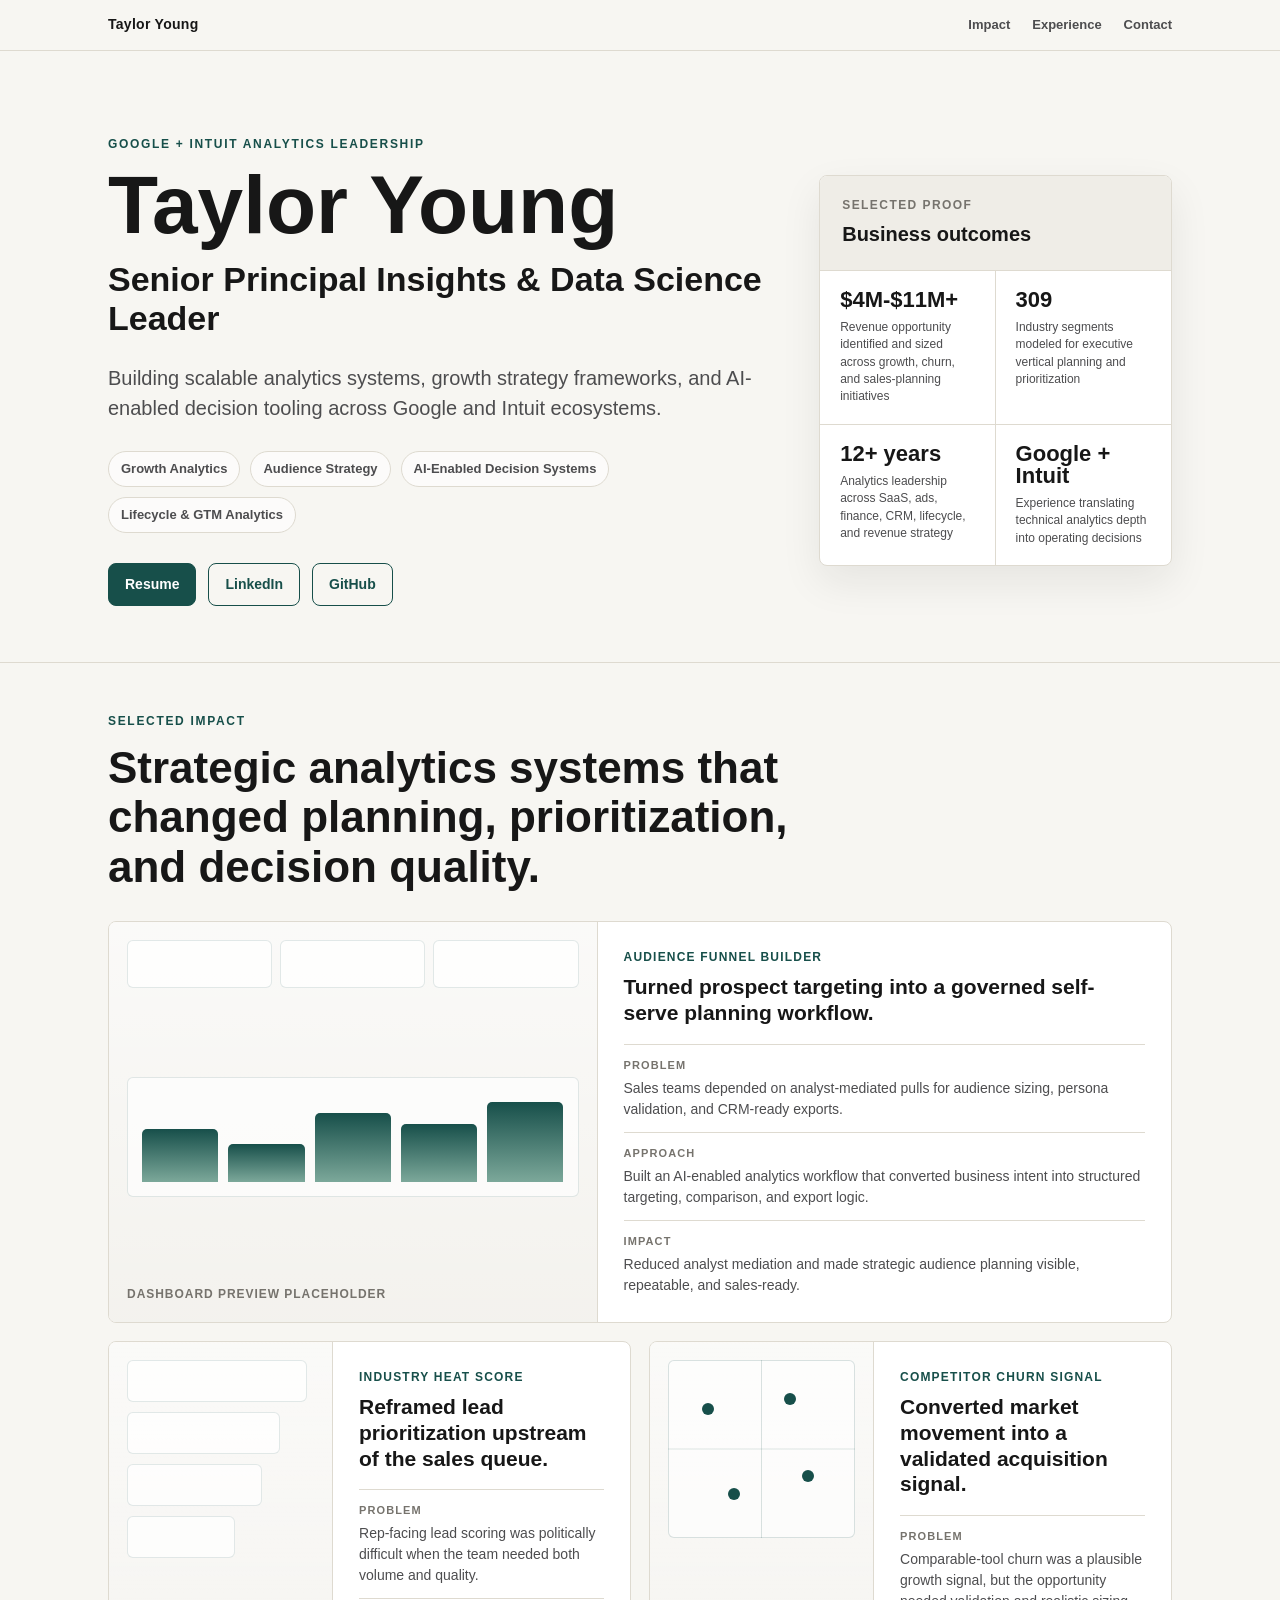
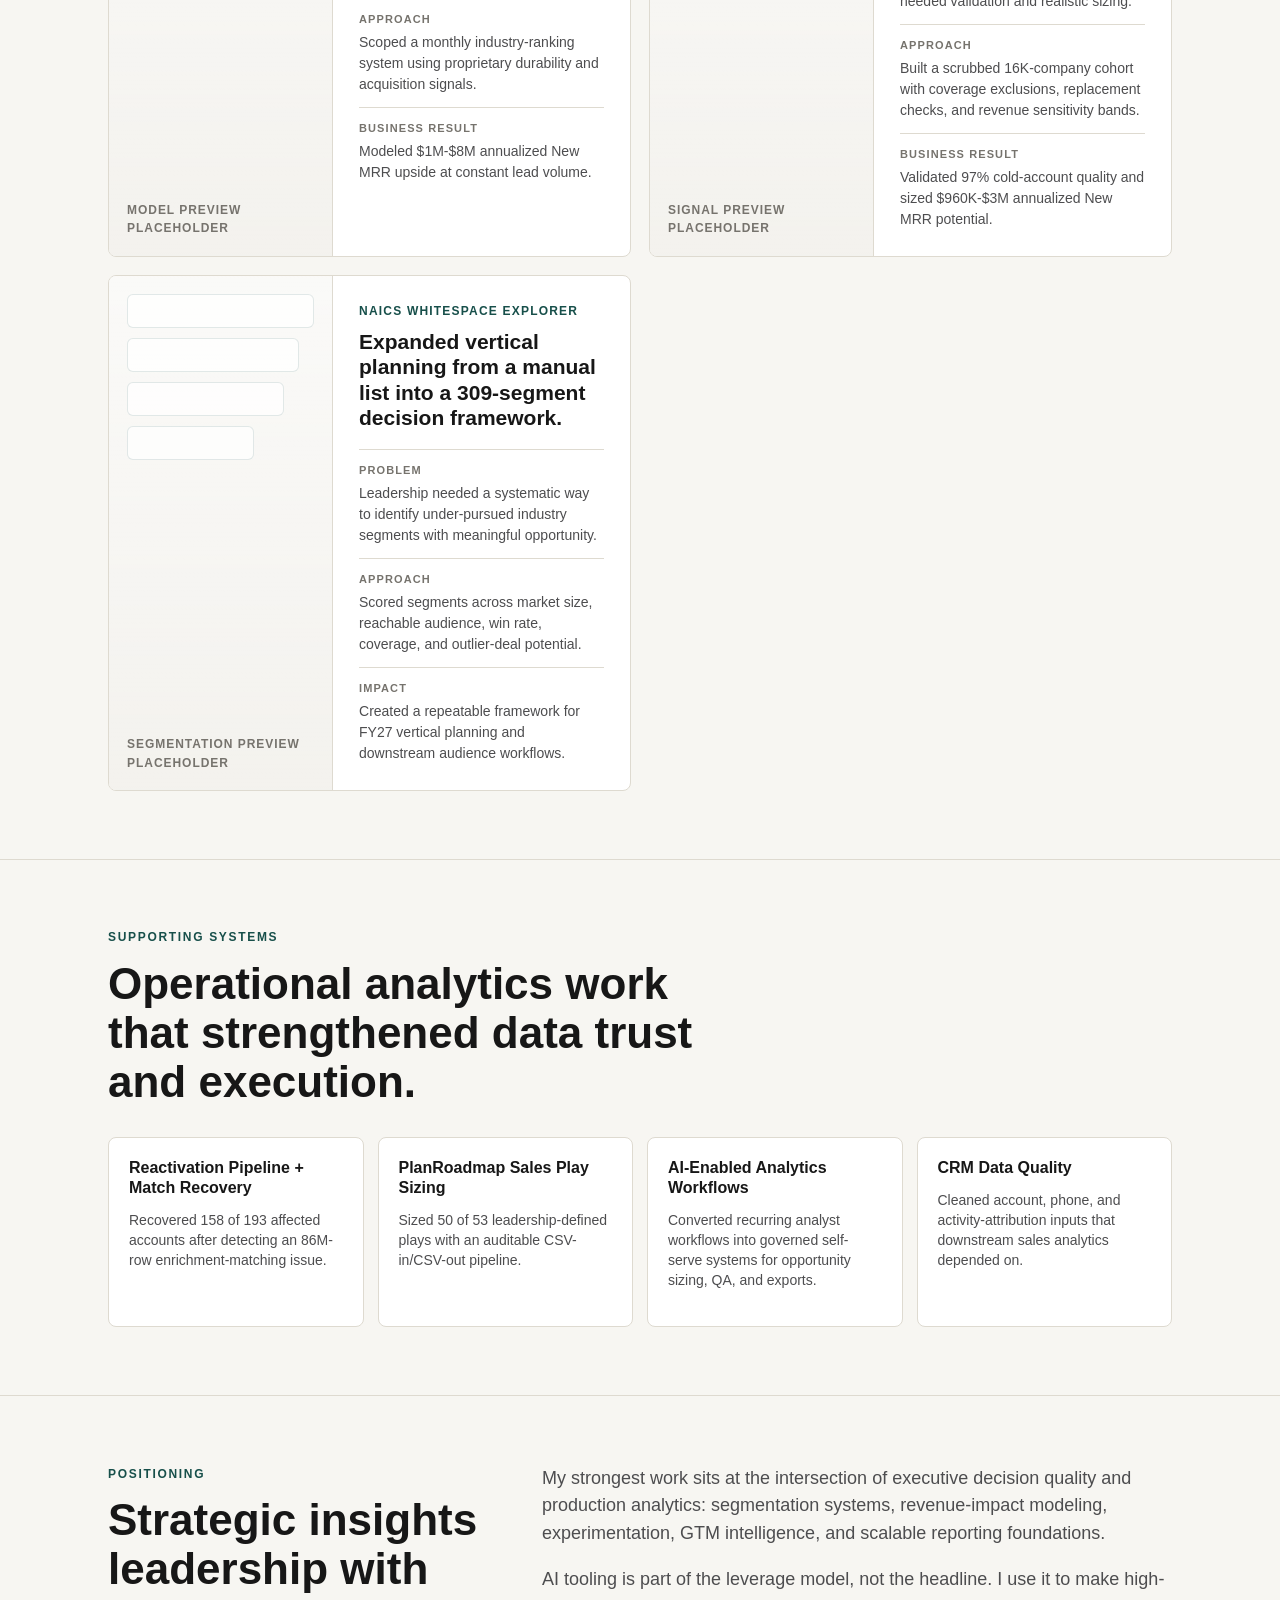
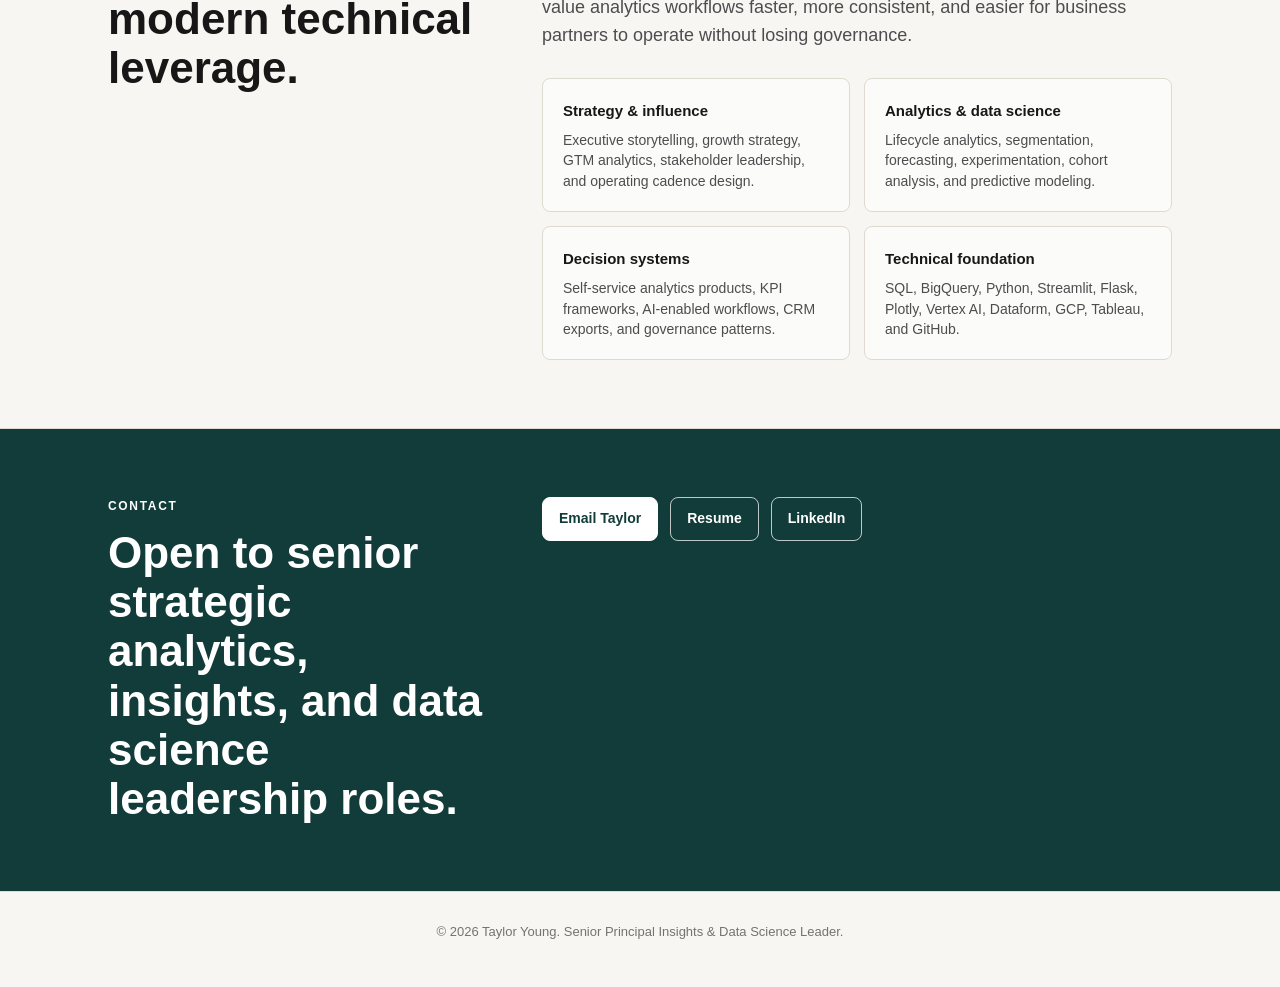
==== index.html @ aed5f700 "Clean Visual" ====
<!doctype html>
<html lang="en">
<head>
<meta charset="utf-8" />
<meta name="viewport" content="width=device-width, initial-scale=1" />
<title>Taylor Young | Senior Principal Insights &amp; Data Science Leader</title>
<meta name="description" content="Taylor Young is a Senior Principal Insights and Data Science Leader specializing in growth strategy, lifecycle analytics, AI-enabled decision systems, and scalable business intelligence across Google and Intuit ecosystems." />
<link rel="stylesheet" href="assets/style.css" />
</head>
<body>

<nav class="topnav" aria-label="Primary navigation">
  <div class="inner">
    <a href="#" class="brand">Taylor Young</a>
    <div class="links">
      <a href="#impact">Impact</a>
      <a href="#experience">Experience</a>
      <a href="#contact">Contact</a>
    </div>
  </div>
</nav>

<header class="hero">
  <div class="container hero-grid">
    <div class="hero-copy">
      <p class="eyebrow">Google + Intuit analytics leadership</p>
      <h1>Taylor Young</h1>
      <p class="role">Senior Principal Insights &amp; Data Science Leader</p>
      <p class="lede">
        Building scalable analytics systems, growth strategy frameworks, and AI-enabled decision tooling across Google and Intuit ecosystems.
      </p>
      <div class="specialties" aria-label="Specialties">
        <span>Growth Analytics</span>
        <span>Audience Strategy</span>
        <span>AI-Enabled Decision Systems</span>
        <span>Lifecycle &amp; GTM Analytics</span>
      </div>
      <div class="cta-row">
        <a class="btn primary" href="assets/taylor_young_main_senior_principal_insights_resume.pdf">Resume</a>
        <a class="btn" href="https://linkedin.com/in/tayloryoung23" target="_blank" rel="noopener">LinkedIn</a>
        <a class="btn" href="https://github.com/taywah" target="_blank" rel="noopener">GitHub</a>
      </div>
    </div>

    <aside class="hero-panel" aria-label="Impact summary">
      <div class="panel-heading">
        <span>Selected proof</span>
        <strong>Business outcomes</strong>
      </div>
      <div class="metric-list">
        <div class="metric">
          <strong>$4M-$11M+</strong>
          <span>Revenue opportunity identified and sized across growth, churn, and sales-planning initiatives</span>
        </div>
        <div class="metric">
          <strong>309</strong>
          <span>Industry segments modeled for executive vertical planning and prioritization</span>
        </div>
        <div class="metric">
          <strong>12+ years</strong>
          <span>Analytics leadership across SaaS, ads, finance, CRM, lifecycle, and revenue strategy</span>
        </div>
        <div class="metric">
          <strong>Google + Intuit</strong>
          <span>Experience translating technical analytics depth into operating decisions</span>
        </div>
      </div>
    </aside>
  </div>
</header>

<main>
  <section id="impact" class="page-section selected-impact">
    <span id="projects" class="anchor-alias" aria-hidden="true"></span>
    <div class="container">
      <div class="section-header">
        <p class="eyebrow">Selected impact</p>
        <h2>Strategic analytics systems that changed planning, prioritization, and decision quality.</h2>
      </div>

      <div class="impact-grid">
        <a href="projects/audience-funnel-builder.html" class="impact-card featured-card">
          <div class="preview placeholder-preview">
            <div class="preview-topline">
              <span></span><span></span><span></span>
            </div>
            <div class="preview-chart">
              <i style="height:58%;"></i>
              <i style="height:42%;"></i>
              <i style="height:76%;"></i>
              <i style="height:64%;"></i>
              <i style="height:88%;"></i>
            </div>
            <p>Dashboard preview placeholder</p>
          </div>
          <div class="card-copy">
            <span class="tag">Audience Funnel Builder</span>
            <h3>Turned prospect targeting into a governed self-serve planning workflow.</h3>
            <dl>
              <div><dt>Problem</dt><dd>Sales teams depended on analyst-mediated pulls for audience sizing, persona validation, and CRM-ready exports.</dd></div>
              <div><dt>Approach</dt><dd>Built an AI-enabled analytics workflow that converted business intent into structured targeting, comparison, and export logic.</dd></div>
              <div><dt>Impact</dt><dd>Reduced analyst mediation and made strategic audience planning visible, repeatable, and sales-ready.</dd></div>
            </dl>
          </div>
        </a>

        <a href="projects/industry-heat-score.html" class="impact-card">
          <div class="preview placeholder-preview">
            <div class="preview-rank">
              <span></span><span></span><span></span><span></span>
            </div>
            <p>Model preview placeholder</p>
          </div>
          <div class="card-copy">
            <span class="tag">Industry Heat Score</span>
            <h3>Reframed lead prioritization upstream of the sales queue.</h3>
            <dl>
              <div><dt>Problem</dt><dd>Rep-facing lead scoring was politically difficult when the team needed both volume and quality.</dd></div>
              <div><dt>Approach</dt><dd>Scoped a monthly industry-ranking system using proprietary durability and acquisition signals.</dd></div>
              <div><dt>Business result</dt><dd>Modeled $1M-$8M annualized New MRR upside at constant lead volume.</dd></div>
            </dl>
          </div>
        </a>

        <a href="projects/competitor-churn-signal.html" class="impact-card">
          <div class="preview placeholder-preview">
            <div class="preview-quadrant">
              <span></span><span></span><span></span><span></span>
            </div>
            <p>Signal preview placeholder</p>
          </div>
          <div class="card-copy">
            <span class="tag">Competitor Churn Signal</span>
            <h3>Converted market movement into a validated acquisition signal.</h3>
            <dl>
              <div><dt>Problem</dt><dd>Comparable-tool churn was a plausible growth signal, but the opportunity needed validation and realistic sizing.</dd></div>
              <div><dt>Approach</dt><dd>Built a scrubbed 16K-company cohort with coverage exclusions, replacement checks, and revenue sensitivity bands.</dd></div>
              <div><dt>Business result</dt><dd>Validated 97% cold-account quality and sized $960K-$3M annualized New MRR potential.</dd></div>
            </dl>
          </div>
        </a>

        <a href="projects/naics-whitespace.html" class="impact-card">
          <div class="preview placeholder-preview">
            <div class="preview-table">
              <span></span><span></span><span></span><span></span>
            </div>
            <p>Segmentation preview placeholder</p>
          </div>
          <div class="card-copy">
            <span class="tag">NAICS Whitespace Explorer</span>
            <h3>Expanded vertical planning from a manual list into a 309-segment decision framework.</h3>
            <dl>
              <div><dt>Problem</dt><dd>Leadership needed a systematic way to identify under-pursued industry segments with meaningful opportunity.</dd></div>
              <div><dt>Approach</dt><dd>Scored segments across market size, reachable audience, win rate, coverage, and outlier-deal potential.</dd></div>
              <div><dt>Impact</dt><dd>Created a repeatable framework for FY27 vertical planning and downstream audience workflows.</dd></div>
            </dl>
          </div>
        </a>
      </div>
    </div>
  </section>

  <section class="page-section supporting-work">
    <div class="container">
      <div class="section-header compact">
        <p class="eyebrow">Supporting systems</p>
        <h2>Operational analytics work that strengthened data trust and execution.</h2>
      </div>
      <div class="support-list">
        <a href="projects/winback-phantom-recovery.html">
          <strong>Reactivation Pipeline + Match Recovery</strong>
          <span>Recovered 158 of 193 affected accounts after detecting an 86M-row enrichment-matching issue.</span>
        </a>
        <a href="projects/plan-roadmap.html">
          <strong>PlanRoadmap Sales Play Sizing</strong>
          <span>Sized 50 of 53 leadership-defined plays with an auditable CSV-in/CSV-out pipeline.</span>
        </a>
        <a href="projects/cursor-skill-ecosystem.html">
          <strong>AI-Enabled Analytics Workflows</strong>
          <span>Converted recurring analyst workflows into governed self-serve systems for opportunity sizing, QA, and exports.</span>
        </a>
        <a href="projects/salesforce-data-quality.html">
          <strong>CRM Data Quality</strong>
          <span>Cleaned account, phone, and activity-attribution inputs that downstream sales analytics depended on.</span>
        </a>
      </div>
    </div>
  </section>

  <section id="experience" class="page-section experience-section">
    <span id="about" class="anchor-alias" aria-hidden="true"></span>
    <div class="container experience-grid">
      <div>
        <p class="eyebrow">Positioning</p>
        <h2>Strategic insights leadership with modern technical leverage.</h2>
      </div>
      <div class="experience-copy">
        <p>
          My strongest work sits at the intersection of executive decision quality and production analytics: segmentation systems, revenue-impact modeling, experimentation, GTM intelligence, and scalable reporting foundations.
        </p>
        <p>
          AI tooling is part of the leverage model, not the headline. I use it to make high-value analytics workflows faster, more consistent, and easier for business partners to operate without losing governance.
        </p>
        <div class="capability-grid">
          <div>
            <h3>Strategy &amp; influence</h3>
            <p>Executive storytelling, growth strategy, GTM analytics, stakeholder leadership, and operating cadence design.</p>
          </div>
          <div>
            <h3>Analytics &amp; data science</h3>
            <p>Lifecycle analytics, segmentation, forecasting, experimentation, cohort analysis, and predictive modeling.</p>
          </div>
          <div>
            <h3>Decision systems</h3>
            <p>Self-service analytics products, KPI frameworks, AI-enabled workflows, CRM exports, and governance patterns.</p>
          </div>
          <div>
            <h3>Technical foundation</h3>
            <p>SQL, BigQuery, Python, Streamlit, Flask, Plotly, Vertex AI, Dataform, GCP, Tableau, and GitHub.</p>
          </div>
        </div>
      </div>
    </div>
  </section>

  <section id="contact" class="page-section contact-section">
    <div class="container contact-grid">
      <div>
        <p class="eyebrow">Contact</p>
        <h2>Open to senior strategic analytics, insights, and data science leadership roles.</h2>
      </div>
      <div class="contact-actions">
        <a class="btn primary" href="mailto:taylor.young.data@gmail.com">Email Taylor</a>
        <a class="btn" href="assets/taylor_young_main_senior_principal_insights_resume.pdf">Resume</a>
        <a class="btn" href="https://linkedin.com/in/tayloryoung23" target="_blank" rel="noopener">LinkedIn</a>
      </div>
    </div>
  </section>
</main>

<footer>
  <div class="container">
    &copy; 2026 Taylor Young. Senior Principal Insights &amp; Data Science Leader.
  </div>
</footer>

</body>
</html>
---- assets/style.css ----
/* Taylor Young - executive portfolio homepage */

:root {
  --bg: #f7f6f2;
  --surface: #ffffff;
  --surface-soft: #efede7;
  --ink: #171717;
  --ink-soft: #4d4d4f;
  --muted: #76736d;
  --rule: #dedad0;
  --accent: #174f4a;
  --accent-deep: #123c39;
  --accent-soft: #e2ece8;
  --gold: #b4832f;
  --shadow: 0 16px 40px rgba(23, 23, 23, 0.08);
  --max-width: 1120px;
  --radius: 8px;
}

* { box-sizing: border-box; }

html {
  scroll-behavior: smooth;
}

body {
  margin: 0;
  background: var(--bg);
  color: var(--ink);
  font-family: Arial, Helvetica, sans-serif;
  font-size: 16px;
  line-height: 1.55;
  -webkit-font-smoothing: antialiased;
}

a {
  color: inherit;
  text-decoration: none;
}

a:hover {
  color: var(--accent);
}

.container {
  max-width: var(--max-width);
  margin: 0 auto;
  padding: 0 28px;
}

.topnav {
  position: sticky;
  top: 0;
  z-index: 20;
  background: rgba(247, 246, 242, 0.94);
  border-bottom: 1px solid var(--rule);
  backdrop-filter: blur(14px);
}

.topnav .inner {
  max-width: var(--max-width);
  margin: 0 auto;
  padding: 14px 28px;
  display: flex;
  align-items: center;
  justify-content: space-between;
  gap: 24px;
}

.brand {
  color: var(--ink);
  font-size: 14px;
  font-weight: 700;
  letter-spacing: 0.02em;
}

.links {
  display: flex;
  align-items: center;
  gap: 22px;
  color: var(--ink-soft);
  font-size: 13px;
  font-weight: 600;
}

.hero {
  padding: 84px 0 56px;
  border-bottom: 1px solid var(--rule);
}

.hero-grid {
  display: grid;
  grid-template-columns: minmax(0, 1.3fr) minmax(320px, 0.7fr);
  gap: 56px;
  align-items: center;
}

.eyebrow {
  margin: 0 0 12px;
  color: var(--accent);
  font-size: 12px;
  font-weight: 700;
  letter-spacing: 0.14em;
  text-transform: uppercase;
}

.hero h1 {
  margin: 0;
  color: var(--ink);
  font-size: clamp(48px, 7vw, 82px);
  line-height: 0.98;
  font-weight: 700;
  letter-spacing: 0;
}

.role {
  margin: 14px 0 0;
  color: var(--ink);
  font-size: clamp(22px, 3vw, 34px);
  line-height: 1.16;
  font-weight: 700;
}

.lede {
  max-width: 720px;
  margin: 24px 0 0;
  color: var(--ink-soft);
  font-size: 20px;
  line-height: 1.5;
}

.specialties {
  display: flex;
  flex-wrap: wrap;
  gap: 10px;
  margin-top: 28px;
}

.specialties span {
  display: inline-flex;
  align-items: center;
  min-height: 34px;
  padding: 7px 12px;
  border: 1px solid var(--rule);
  border-radius: 999px;
  background: rgba(255, 255, 255, 0.62);
  color: var(--ink-soft);
  font-size: 13px;
  font-weight: 700;
}

.cta-row,
.contact-actions {
  display: flex;
  flex-wrap: wrap;
  gap: 12px;
  margin-top: 30px;
}

.btn {
  display: inline-flex;
  align-items: center;
  justify-content: center;
  min-height: 42px;
  padding: 10px 16px;
  border: 1px solid var(--accent);
  border-radius: var(--radius);
  color: var(--accent);
  font-size: 14px;
  font-weight: 700;
  transition: background-color 0.15s ease, color 0.15s ease, border-color 0.15s ease;
}

.btn:hover {
  background: var(--accent-soft);
  color: var(--accent-deep);
}

.btn.primary {
  background: var(--accent);
  color: #ffffff;
}

.btn.primary:hover {
  background: var(--accent-deep);
  color: #ffffff;
}

.hero-panel {
  border: 1px solid var(--rule);
  border-radius: var(--radius);
  background: var(--surface);
  box-shadow: var(--shadow);
  overflow: hidden;
}

.panel-heading {
  padding: 20px 22px;
  border-bottom: 1px solid var(--rule);
  background: var(--surface-soft);
}

.panel-heading span {
  display: block;
  color: var(--muted);
  font-size: 12px;
  font-weight: 700;
  letter-spacing: 0.12em;
  text-transform: uppercase;
}

.panel-heading strong {
  display: block;
  margin-top: 4px;
  font-size: 20px;
}

.metric-list {
  display: grid;
  grid-template-columns: repeat(2, minmax(0, 1fr));
}

.metric {
  padding: 18px 20px;
  border-bottom: 1px solid var(--rule);
}

.metric:nth-child(odd) {
  border-right: 1px solid var(--rule);
}

.metric:nth-last-child(-n + 2) {
  border-bottom: none;
}

.metric strong {
  display: block;
  color: var(--ink);
  font-size: 22px;
  line-height: 1;
}

.metric span {
  display: block;
  margin-top: 8px;
  color: var(--ink-soft);
  font-size: 12px;
  line-height: 1.45;
}

.page-section {
  padding: 68px 0;
  border-bottom: 1px solid var(--rule);
}

.anchor-alias {
  position: relative;
  top: -80px;
  display: block;
  width: 1px;
  height: 1px;
  overflow: hidden;
}

.section-header {
  max-width: 760px;
  margin-bottom: 30px;
}

.selected-impact {
  padding-top: 48px;
}

.section-header.compact {
  max-width: 640px;
}

.section-header h2,
.experience-grid h2,
.contact-grid h2 {
  margin: 0;
  color: var(--ink);
  font-size: clamp(28px, 4vw, 44px);
  line-height: 1.12;
  font-weight: 700;
  letter-spacing: 0;
}

.impact-grid {
  display: grid;
  grid-template-columns: repeat(2, minmax(0, 1fr));
  gap: 18px;
}

.impact-card {
  display: grid;
  grid-template-columns: 0.86fr 1.14fr;
  min-height: 100%;
  border: 1px solid var(--rule);
  border-radius: var(--radius);
  background: var(--surface);
  overflow: hidden;
  transition: transform 0.15s ease, box-shadow 0.15s ease, border-color 0.15s ease;
}

.impact-card:hover {
  transform: translateY(-2px);
  border-color: rgba(23, 79, 74, 0.46);
  box-shadow: var(--shadow);
}

.featured-card {
  grid-column: 1 / -1;
  grid-template-columns: 0.92fr 1.08fr;
}

.preview {
  min-height: 250px;
  padding: 18px;
  border-right: 1px solid var(--rule);
  background:
    linear-gradient(180deg, rgba(255, 255, 255, 0.72), rgba(255, 255, 255, 0.28)),
    var(--surface-soft);
}

.placeholder-preview {
  display: flex;
  flex-direction: column;
  justify-content: space-between;
  gap: 18px;
}

.placeholder-preview p {
  margin: 0;
  color: var(--muted);
  font-size: 12px;
  font-weight: 700;
  letter-spacing: 0.08em;
  text-transform: uppercase;
}

.preview-topline {
  display: grid;
  grid-template-columns: repeat(3, 1fr);
  gap: 8px;
}

.preview-topline span,
.preview-rank span,
.preview-table span {
  display: block;
  border: 1px solid rgba(23, 79, 74, 0.12);
  border-radius: 6px;
  background: rgba(255, 255, 255, 0.72);
}

.preview-topline span {
  height: 48px;
}

.preview-chart {
  height: 120px;
  display: flex;
  align-items: end;
  gap: 10px;
  padding: 14px;
  border: 1px solid rgba(23, 79, 74, 0.12);
  border-radius: 6px;
  background: rgba(255, 255, 255, 0.62);
}

.preview-chart i {
  display: block;
  flex: 1;
  border-radius: 5px 5px 0 0;
  background: linear-gradient(180deg, var(--accent), #7ca89a);
}

.preview-rank,
.preview-table {
  display: grid;
  gap: 10px;
}

.preview-rank span {
  height: 42px;
}

.preview-rank span:nth-child(1) { width: 96%; }
.preview-rank span:nth-child(2) { width: 82%; }
.preview-rank span:nth-child(3) { width: 72%; }
.preview-rank span:nth-child(4) { width: 58%; }

.preview-quadrant {
  position: relative;
  min-height: 178px;
  border: 1px solid rgba(23, 79, 74, 0.16);
  border-radius: 6px;
  background:
    linear-gradient(90deg, transparent 49.5%, rgba(23, 79, 74, 0.16) 50%, transparent 50.5%),
    linear-gradient(0deg, transparent 49.5%, rgba(23, 79, 74, 0.16) 50%, transparent 50.5%),
    rgba(255, 255, 255, 0.62);
}

.preview-quadrant span {
  position: absolute;
  width: 12px;
  height: 12px;
  border-radius: 50%;
  background: var(--accent);
}

.preview-quadrant span:nth-child(1) { left: 18%; top: 24%; }
.preview-quadrant span:nth-child(2) { left: 62%; top: 18%; }
.preview-quadrant span:nth-child(3) { left: 72%; top: 62%; }
.preview-quadrant span:nth-child(4) { left: 32%; top: 72%; }

.preview-table span {
  height: 34px;
}

.preview-table span:nth-child(1) { width: 100%; }
.preview-table span:nth-child(2) { width: 92%; }
.preview-table span:nth-child(3) { width: 84%; }
.preview-table span:nth-child(4) { width: 68%; }

.card-copy {
  padding: 26px;
}

.tag {
  display: block;
  color: var(--accent);
  font-size: 12px;
  font-weight: 800;
  letter-spacing: 0.1em;
  text-transform: uppercase;
}

.card-copy h3 {
  margin: 8px 0 18px;
  color: var(--ink);
  font-size: 21px;
  line-height: 1.22;
}

.card-copy dl {
  display: grid;
  gap: 12px;
  margin: 0;
}

.card-copy dl div {
  padding-top: 12px;
  border-top: 1px solid var(--rule);
}

.card-copy dt {
  color: var(--muted);
  font-size: 11px;
  font-weight: 800;
  letter-spacing: 0.1em;
  text-transform: uppercase;
}

.card-copy dd {
  margin: 4px 0 0;
  color: var(--ink-soft);
  font-size: 14px;
  line-height: 1.5;
}

.support-list {
  display: grid;
  grid-template-columns: repeat(4, minmax(0, 1fr));
  gap: 14px;
}

.support-list a {
  display: block;
  min-height: 190px;
  padding: 20px;
  border: 1px solid var(--rule);
  border-radius: var(--radius);
  background: var(--surface);
}

.support-list a:hover {
  border-color: rgba(23, 79, 74, 0.46);
  box-shadow: var(--shadow);
}

.support-list strong {
  display: block;
  color: var(--ink);
  font-size: 16px;
  line-height: 1.25;
}

.support-list span {
  display: block;
  margin-top: 12px;
  color: var(--ink-soft);
  font-size: 14px;
  line-height: 1.45;
}

.experience-grid,
.contact-grid {
  display: grid;
  grid-template-columns: minmax(240px, 0.75fr) minmax(0, 1.25fr);
  gap: 56px;
}

.experience-copy p {
  margin: 0 0 18px;
  color: var(--ink-soft);
  font-size: 18px;
}

.capability-grid {
  display: grid;
  grid-template-columns: repeat(2, minmax(0, 1fr));
  gap: 14px;
  margin-top: 28px;
}

.capability-grid div {
  padding: 20px;
  border: 1px solid var(--rule);
  border-radius: var(--radius);
  background: rgba(255, 255, 255, 0.58);
}

.capability-grid h3 {
  margin: 0 0 8px;
  color: var(--ink);
  font-size: 15px;
}

.capability-grid p {
  margin: 0;
  color: var(--ink-soft);
  font-size: 14px;
  line-height: 1.45;
}

.contact-section {
  background: var(--accent-deep);
  color: #ffffff;
}

.contact-section .eyebrow,
.contact-section h2 {
  color: #ffffff;
}

.contact-actions {
  margin-top: 0;
  align-content: start;
}

.contact-section .btn {
  border-color: rgba(255, 255, 255, 0.72);
  color: #ffffff;
}

.contact-section .btn:hover {
  background: rgba(255, 255, 255, 0.12);
  color: #ffffff;
}

.contact-section .btn.primary {
  border-color: #ffffff;
  background: #ffffff;
  color: var(--accent-deep);
}

footer {
  padding: 30px 0 44px;
  color: var(--muted);
  font-size: 13px;
  text-align: center;
}

/* Project deep-dive page */
.project-page article {
  padding: 32px 0 16px 0;
}

.project-page h1 {
  font-size: 34px;
  margin: 0 0 4px 0;
  line-height: 1.15;
}

.project-page .subtitle {
  color: var(--ink-soft);
  font-size: 17px;
  margin: 0 0 32px 0;
}

.project-page .meta-row {
  display: flex;
  flex-wrap: wrap;
  gap: 16px;
  margin: 0 0 32px 0;
  font-size: 14px;
  color: var(--muted);
}

.project-page .meta-row strong { color: var(--ink-soft); }

.project-page section {
  margin-bottom: 32px;
}

.project-page section h2 {
  font-size: 13px;
  letter-spacing: 0.1em;
  text-transform: uppercase;
  color: var(--muted);
  margin: 0 0 8px 0;
  font-weight: 700;
}

.project-page section p,
.project-page section li {
  color: var(--ink-soft);
}

.project-page pre {
  background: var(--surface);
  border: 1px solid var(--rule);
  border-radius: var(--radius);
  padding: 16px;
  overflow-x: auto;
  font-family: "JetBrains Mono", "SF Mono", Consolas, monospace;
  font-size: 13px;
  line-height: 1.45;
  color: var(--ink);
}

.project-page code {
  font-family: "JetBrains Mono", "SF Mono", Consolas, monospace;
  font-size: 0.92em;
  background: var(--surface);
  padding: 1px 5px;
  border-radius: 3px;
  border: 1px solid var(--rule);
}

.project-page pre code {
  background: none;
  border: none;
  padding: 0;
}

.project-page .back-link {
  display: inline-block;
  margin-top: 24px;
  font-size: 14px;
  color: var(--muted);
}

.mermaid {
  background: var(--surface);
  border: 1px solid var(--rule);
  border-radius: var(--radius);
  padding: 16px;
  margin: 16px 0;
}

@media (max-width: 980px) {
  .hero-grid,
  .experience-grid,
  .contact-grid {
    grid-template-columns: 1fr;
    gap: 34px;
  }

  .impact-grid,
  .featured-card,
  .impact-card {
    grid-template-columns: 1fr;
  }

  .preview {
    min-height: 220px;
    border-right: none;
    border-bottom: 1px solid var(--rule);
  }

  .support-list {
    grid-template-columns: repeat(2, minmax(0, 1fr));
  }
}

@media (max-width: 680px) {
  .container,
  .topnav .inner {
    padding-left: 20px;
    padding-right: 20px;
  }

  .topnav .inner {
    align-items: flex-start;
    flex-direction: column;
    gap: 8px;
  }

  .links {
    width: 100%;
    justify-content: space-between;
    gap: 12px;
  }

  .hero {
    padding: 58px 0 42px;
  }

  .lede,
  .experience-copy p {
    font-size: 17px;
  }

  .specialties span {
    width: 100%;
    justify-content: center;
  }

  .cta-row,
  .contact-actions {
    width: 100%;
  }

  .btn {
    flex: 1 1 auto;
  }

  .page-section {
    padding: 48px 0;
  }

  .metric-list {
    grid-template-columns: 1fr;
  }

  .metric:nth-child(odd) {
    border-right: none;
  }

  .metric:nth-last-child(2) {
    border-bottom: 1px solid var(--rule);
  }

  .support-list,
  .capability-grid {
    grid-template-columns: 1fr;
  }

  .support-list a {
    min-height: auto;
  }

  .card-copy {
    padding: 22px;
  }
}
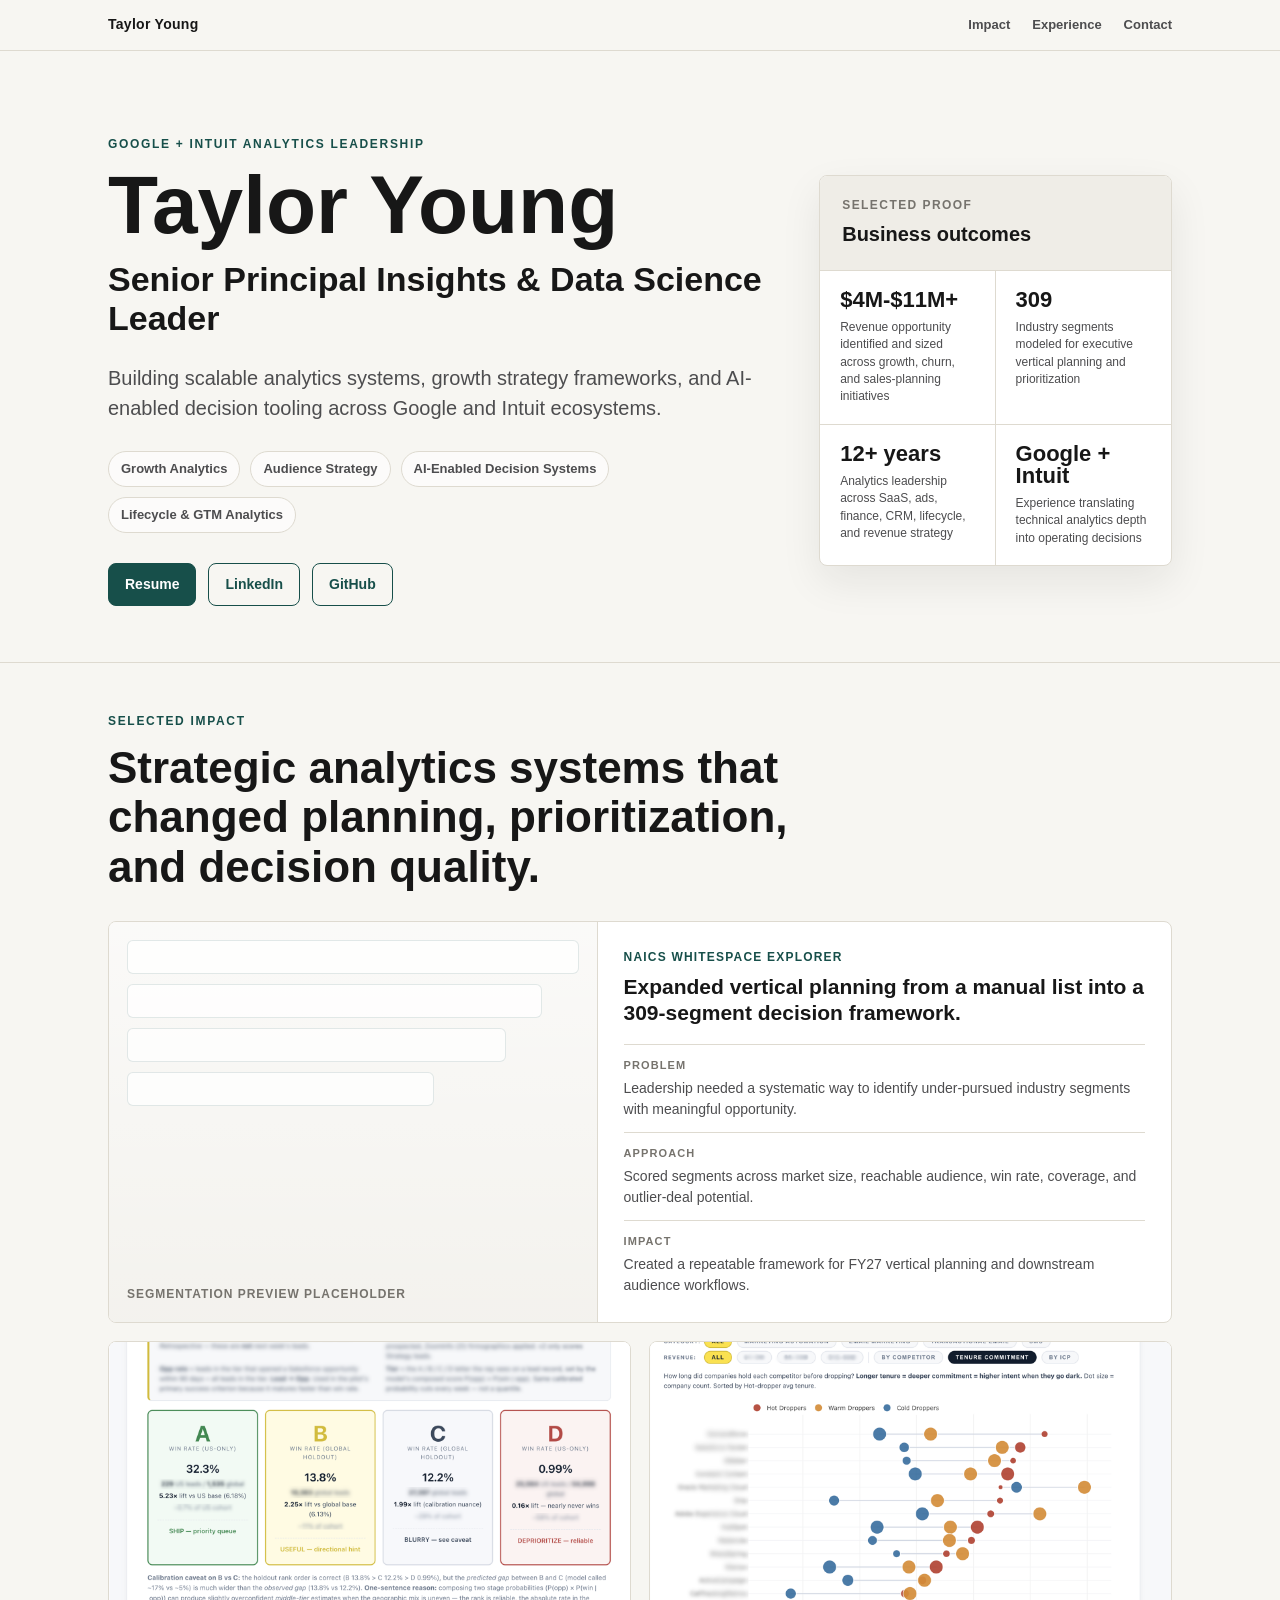
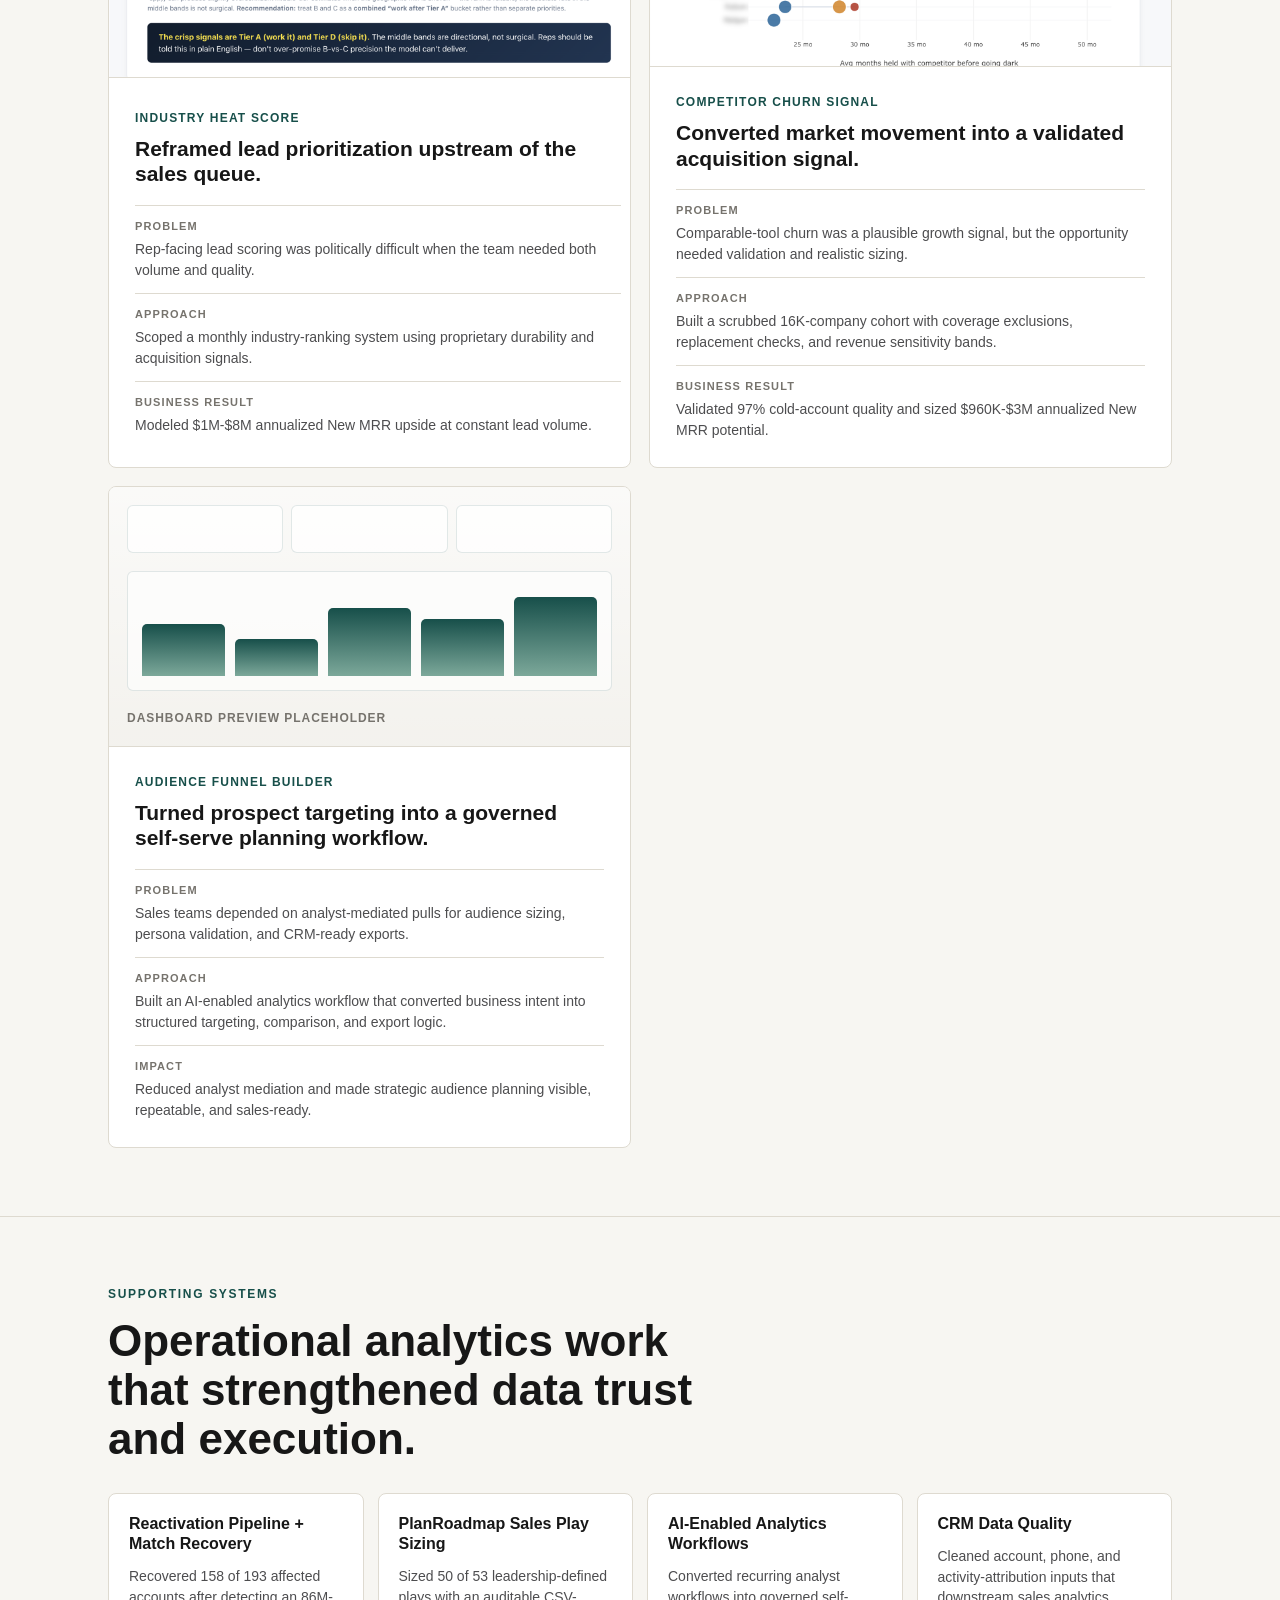
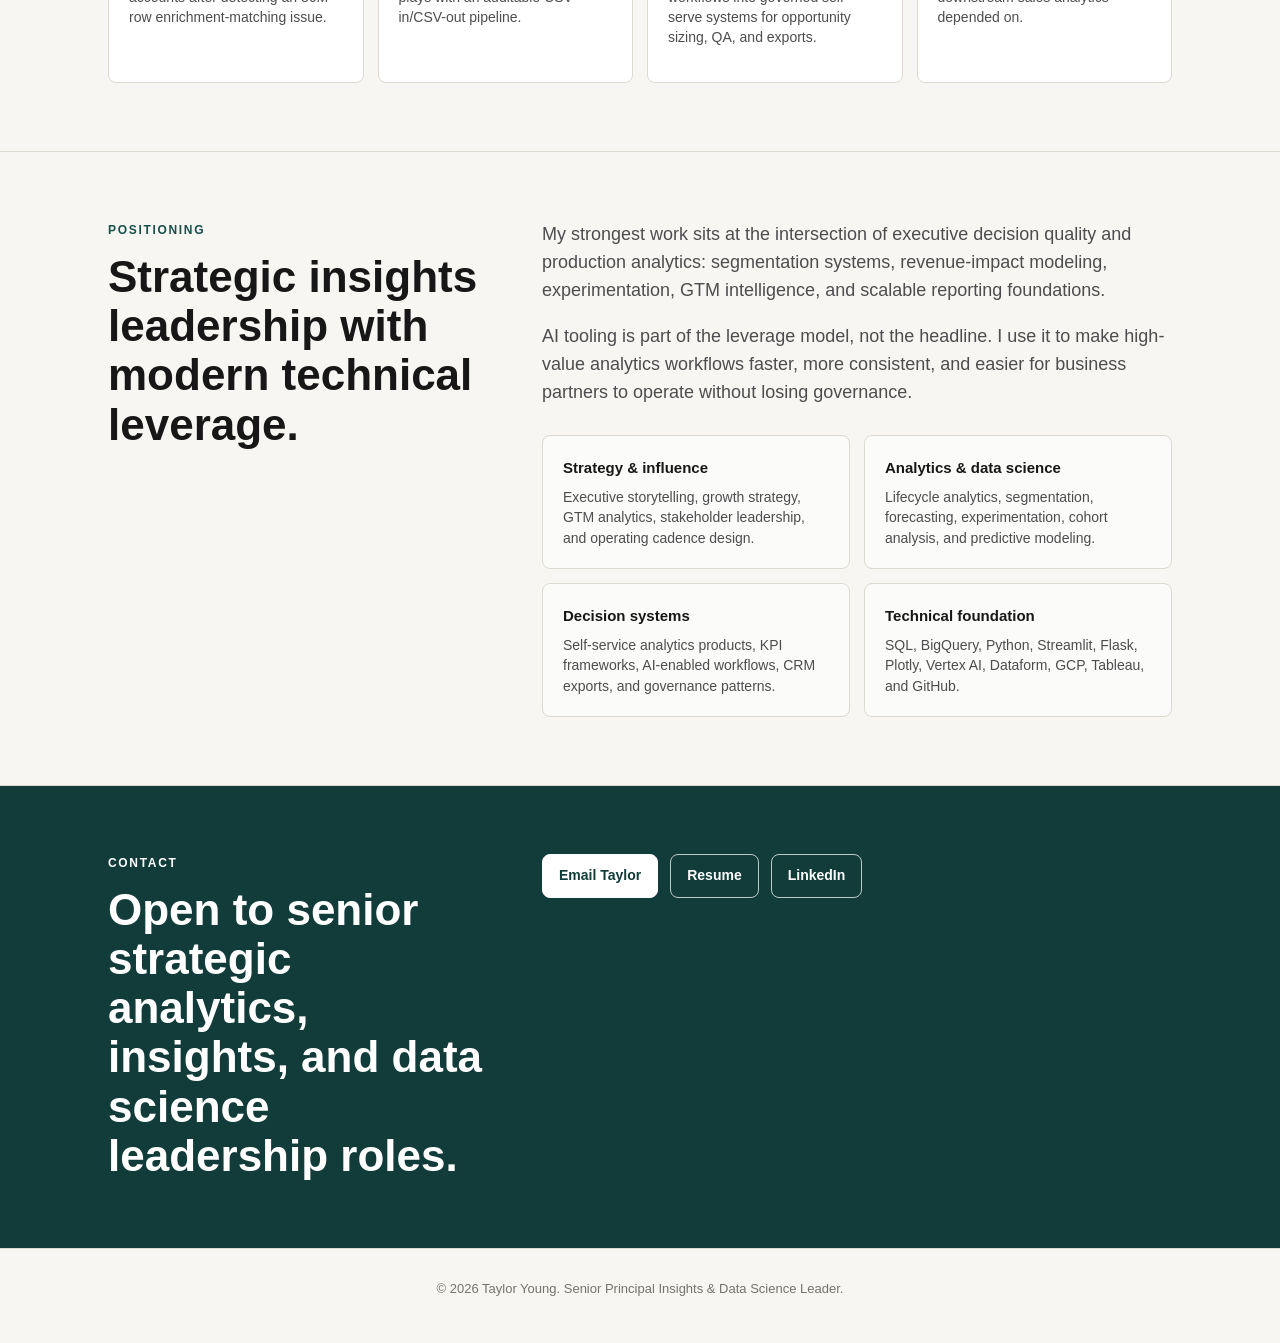
==== commit a19623f9: "Images" ====
--- a/index.html
+++ b/index.html
@@ -79,7 +79,55 @@
       </div>
 
       <div class="impact-grid">
-        <a href="projects/audience-funnel-builder.html" class="impact-card featured-card">
+        <a href="projects/naics-whitespace.html" class="impact-card featured-card">
+          <div class="preview placeholder-preview">
+            <div class="preview-table">
+              <span></span><span></span><span></span><span></span>
+            </div>
+            <p>Segmentation preview placeholder</p>
+          </div>
+          <div class="card-copy">
+            <span class="tag">NAICS Whitespace Explorer</span>
+            <h3>Expanded vertical planning from a manual list into a 309-segment decision framework.</h3>
+            <dl>
+              <div><dt>Problem</dt><dd>Leadership needed a systematic way to identify under-pursued industry segments with meaningful opportunity.</dd></div>
+              <div><dt>Approach</dt><dd>Scored segments across market size, reachable audience, win rate, coverage, and outlier-deal potential.</dd></div>
+              <div><dt>Impact</dt><dd>Created a repeatable framework for FY27 vertical planning and downstream audience workflows.</dd></div>
+            </dl>
+          </div>
+        </a>
+
+        <a href="projects/industry-heat-score.html" class="impact-card">
+          <div class="preview image-preview">
+            <img src="assets/images/industry-heat-score-preview.png" alt="Industry Heat Score leadership rundown showing tiered win-rate recommendations" loading="lazy" />
+          </div>
+          <div class="card-copy">
+            <span class="tag">Industry Heat Score</span>
+            <h3>Reframed lead prioritization upstream of the sales queue.</h3>
+            <dl>
+              <div><dt>Problem</dt><dd>Rep-facing lead scoring was politically difficult when the team needed both volume and quality.</dd></div>
+              <div><dt>Approach</dt><dd>Scoped a monthly industry-ranking system using proprietary durability and acquisition signals.</dd></div>
+              <div><dt>Business result</dt><dd>Modeled $1M-$8M annualized New MRR upside at constant lead volume.</dd></div>
+            </dl>
+          </div>
+        </a>
+
+        <a href="projects/competitor-churn-signal.html" class="impact-card">
+          <div class="preview image-preview">
+            <img src="assets/images/competitor-churn-signal-preview.png" alt="Competitor churn signal dashboard showing tenure commitment by competitor category" loading="lazy" />
+          </div>
+          <div class="card-copy">
+            <span class="tag">Competitor Churn Signal</span>
+            <h3>Converted market movement into a validated acquisition signal.</h3>
+            <dl>
+              <div><dt>Problem</dt><dd>Comparable-tool churn was a plausible growth signal, but the opportunity needed validation and realistic sizing.</dd></div>
+              <div><dt>Approach</dt><dd>Built a scrubbed 16K-company cohort with coverage exclusions, replacement checks, and revenue sensitivity bands.</dd></div>
+              <div><dt>Business result</dt><dd>Validated 97% cold-account quality and sized $960K-$3M annualized New MRR potential.</dd></div>
+            </dl>
+          </div>
+        </a>
+
+        <a href="projects/audience-funnel-builder.html" class="impact-card">
           <div class="preview placeholder-preview">
             <div class="preview-topline">
               <span></span><span></span><span></span>
@@ -103,60 +151,6 @@
             </dl>
           </div>
         </a>
-
-        <a href="projects/industry-heat-score.html" class="impact-card">
-          <div class="preview placeholder-preview">
-            <div class="preview-rank">
-              <span></span><span></span><span></span><span></span>
-            </div>
-            <p>Model preview placeholder</p>
-          </div>
-          <div class="card-copy">
-            <span class="tag">Industry Heat Score</span>
-            <h3>Reframed lead prioritization upstream of the sales queue.</h3>
-            <dl>
-              <div><dt>Problem</dt><dd>Rep-facing lead scoring was politically difficult when the team needed both volume and quality.</dd></div>
-              <div><dt>Approach</dt><dd>Scoped a monthly industry-ranking system using proprietary durability and acquisition signals.</dd></div>
-              <div><dt>Business result</dt><dd>Modeled $1M-$8M annualized New MRR upside at constant lead volume.</dd></div>
-            </dl>
-          </div>
-        </a>
-
-        <a href="projects/competitor-churn-signal.html" class="impact-card">
-          <div class="preview placeholder-preview">
-            <div class="preview-quadrant">
-              <span></span><span></span><span></span><span></span>
-            </div>
-            <p>Signal preview placeholder</p>
-          </div>
-          <div class="card-copy">
-            <span class="tag">Competitor Churn Signal</span>
-            <h3>Converted market movement into a validated acquisition signal.</h3>
-            <dl>
-              <div><dt>Problem</dt><dd>Comparable-tool churn was a plausible growth signal, but the opportunity needed validation and realistic sizing.</dd></div>
-              <div><dt>Approach</dt><dd>Built a scrubbed 16K-company cohort with coverage exclusions, replacement checks, and revenue sensitivity bands.</dd></div>
-              <div><dt>Business result</dt><dd>Validated 97% cold-account quality and sized $960K-$3M annualized New MRR potential.</dd></div>
-            </dl>
-          </div>
-        </a>
-
-        <a href="projects/naics-whitespace.html" class="impact-card">
-          <div class="preview placeholder-preview">
-            <div class="preview-table">
-              <span></span><span></span><span></span><span></span>
-            </div>
-            <p>Segmentation preview placeholder</p>
-          </div>
-          <div class="card-copy">
-            <span class="tag">NAICS Whitespace Explorer</span>
-            <h3>Expanded vertical planning from a manual list into a 309-segment decision framework.</h3>
-            <dl>
-              <div><dt>Problem</dt><dd>Leadership needed a systematic way to identify under-pursued industry segments with meaningful opportunity.</dd></div>
-              <div><dt>Approach</dt><dd>Scored segments across market size, reachable audience, win rate, coverage, and outlier-deal potential.</dd></div>
-              <div><dt>Impact</dt><dd>Created a repeatable framework for FY27 vertical planning and downstream audience workflows.</dd></div>
-            </dl>
-          </div>
-        </a>
       </div>
     </div>
   </section>
--- a/assets/style.css
+++ b/assets/style.css
@@ -294,7 +294,7 @@
 
 .impact-card {
   display: grid;
-  grid-template-columns: 0.86fr 1.14fr;
+  grid-template-columns: 1fr;
   min-height: 100%;
   border: 1px solid var(--rule);
   border-radius: var(--radius);
@@ -317,10 +317,30 @@
 .preview {
   min-height: 250px;
   padding: 18px;
-  border-right: 1px solid var(--rule);
+  border-bottom: 1px solid var(--rule);
   background:
     linear-gradient(180deg, rgba(255, 255, 255, 0.72), rgba(255, 255, 255, 0.28)),
     var(--surface-soft);
+}
+
+.featured-card .preview {
+  border-right: 1px solid var(--rule);
+  border-bottom: none;
+}
+
+.image-preview {
+  padding: 0;
+  min-height: 0;
+  aspect-ratio: 16 / 10;
+  background: var(--surface);
+}
+
+.image-preview img {
+  display: block;
+  width: 100%;
+  height: 100%;
+  object-fit: cover;
+  object-position: center center;
 }
 
 .placeholder-preview {
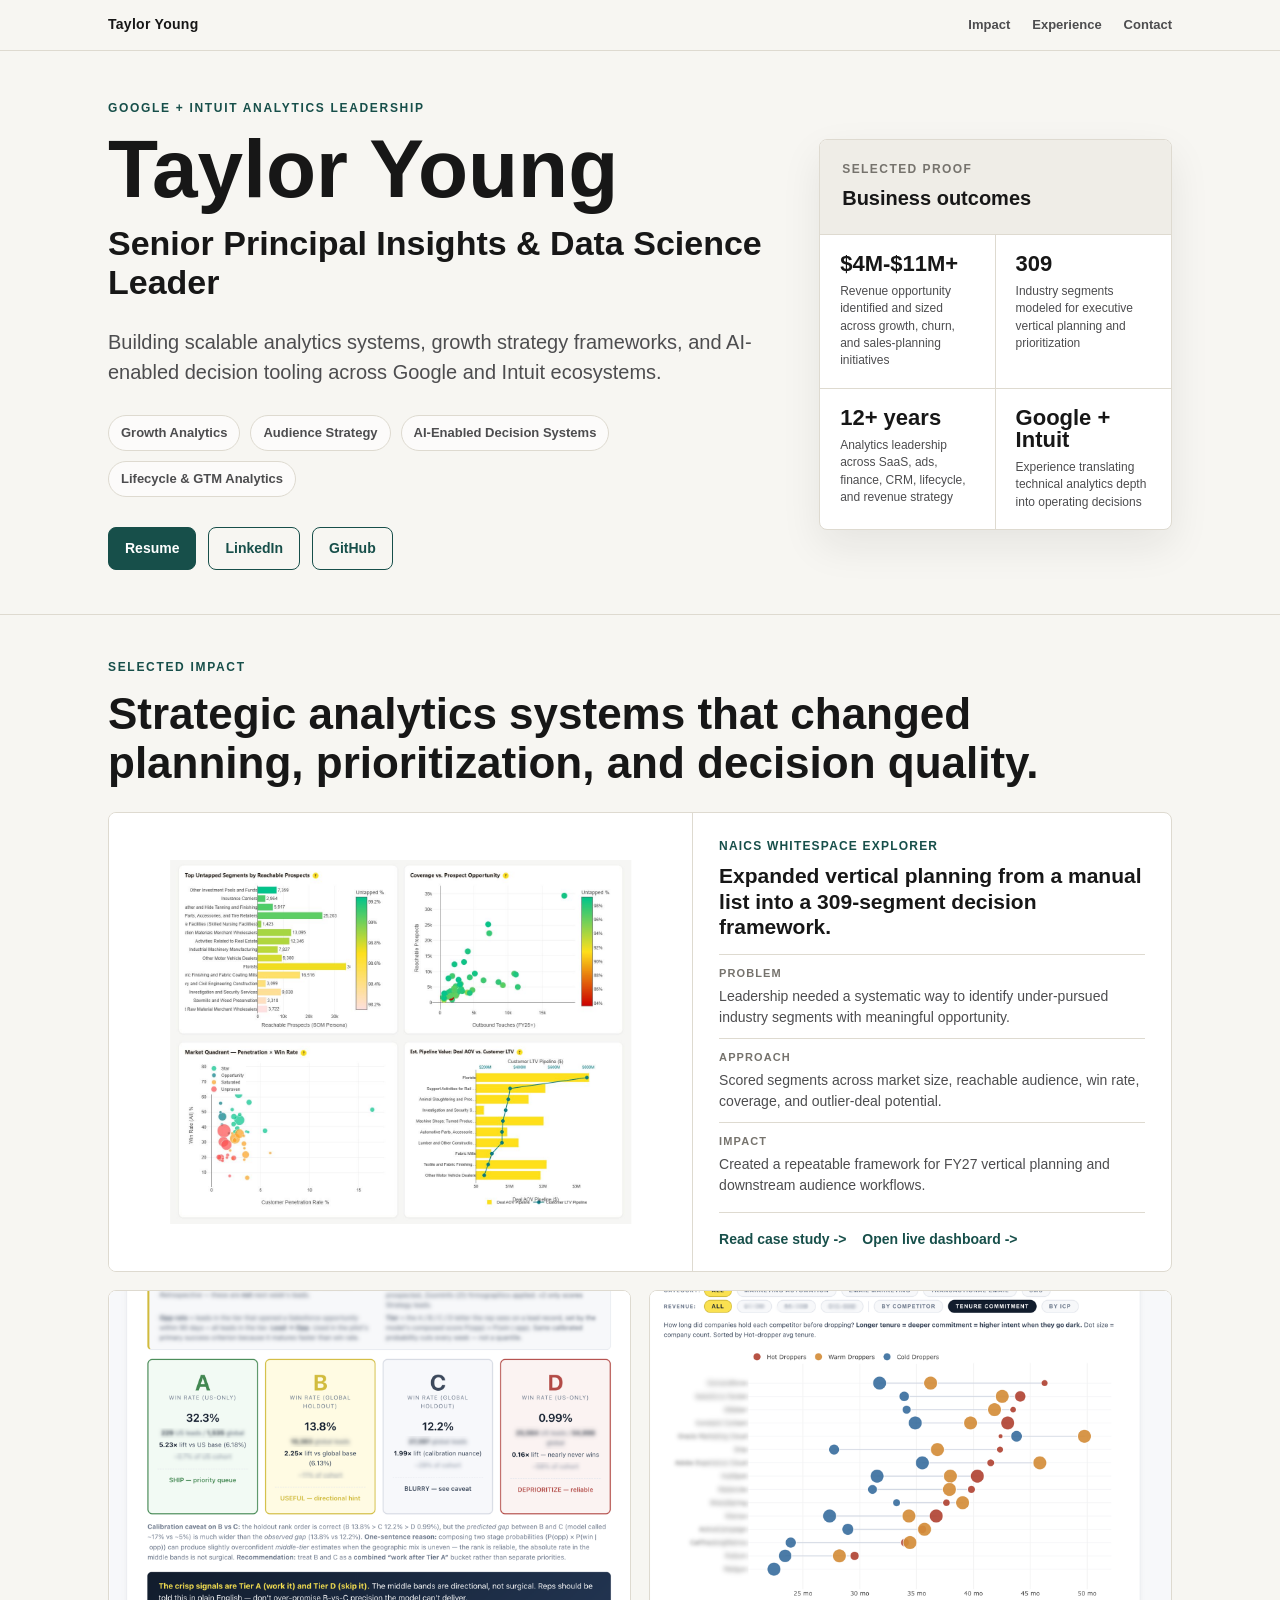
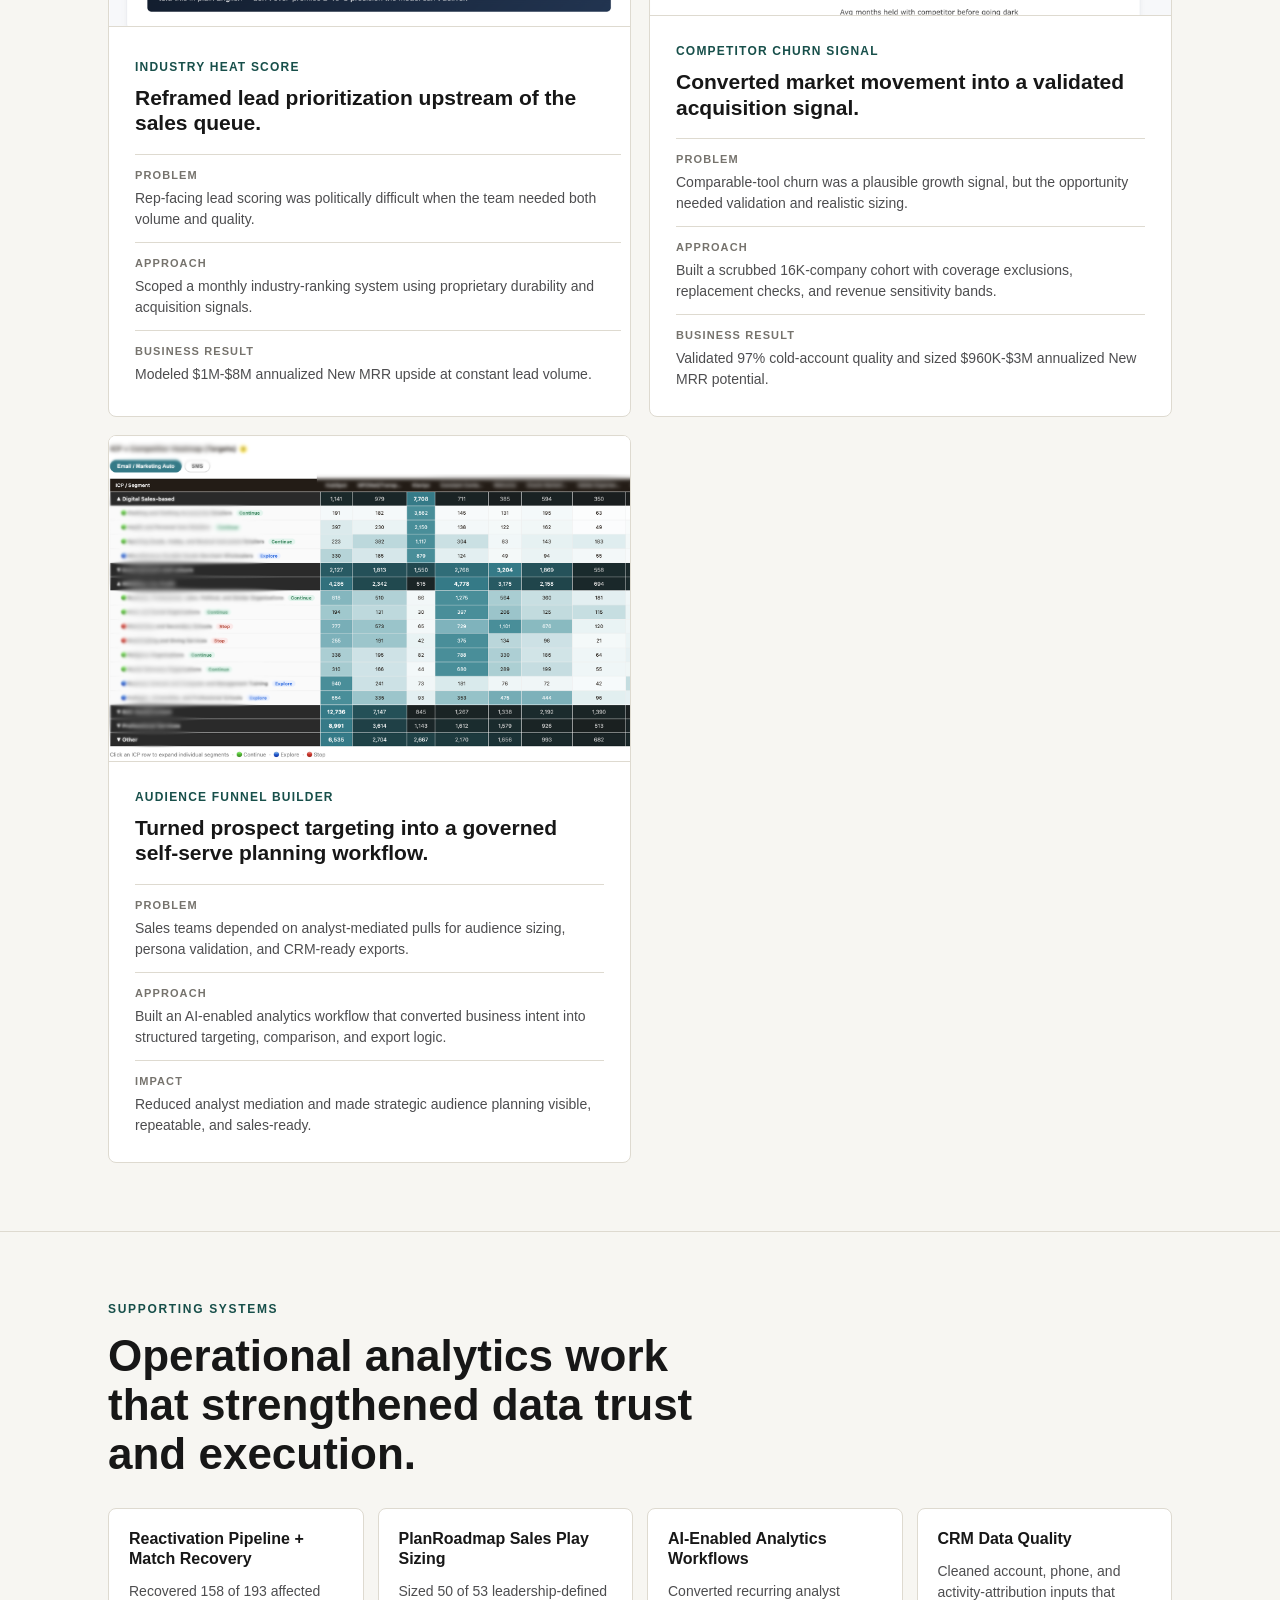
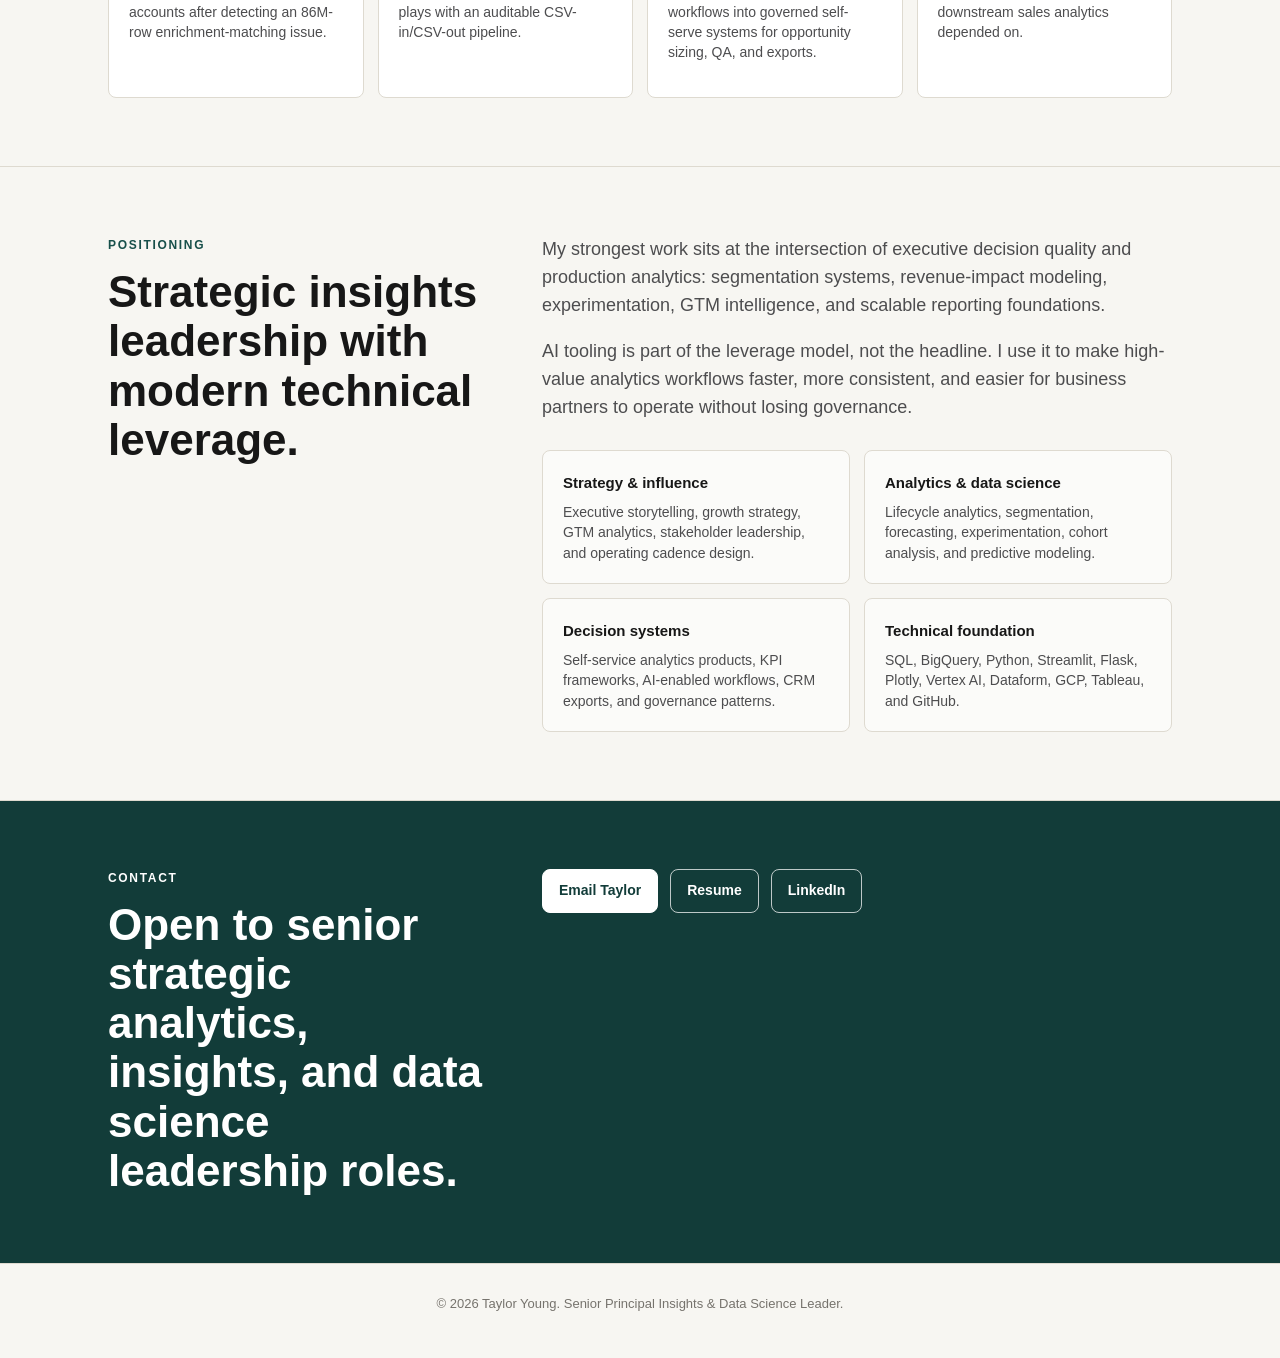
==== commit c9a4538c: "Visual and Demo" ====
--- a/index.html
+++ b/index.html
@@ -79,12 +79,10 @@
       </div>
 
       <div class="impact-grid">
-        <a href="projects/naics-whitespace.html" class="impact-card featured-card">
-          <div class="preview placeholder-preview">
-            <div class="preview-table">
-              <span></span><span></span><span></span><span></span>
-            </div>
-            <p>Segmentation preview placeholder</p>
+        <article class="impact-card featured-card">
+          <a class="card-stretched-link" href="projects/naics-whitespace.html" aria-label="Read the NAICS Whitespace Explorer case study"></a>
+          <div class="preview image-preview">
+            <img src="assets/images/naics-whitespace-preview.png" alt="NAICS Whitespace Explorer dashboard showing top untapped segments and opportunity charts" />
           </div>
           <div class="card-copy">
             <span class="tag">NAICS Whitespace Explorer</span>
@@ -94,8 +92,12 @@
               <div><dt>Approach</dt><dd>Scored segments across market size, reachable audience, win rate, coverage, and outlier-deal potential.</dd></div>
               <div><dt>Impact</dt><dd>Created a repeatable framework for FY27 vertical planning and downstream audience workflows.</dd></div>
             </dl>
-          </div>
-        </a>
+            <div class="impact-actions">
+              <a class="text-link" href="projects/naics-whitespace.html">Read case study</a>
+              <a class="text-link" href="projects/naics-whitespace-dashboard.html">Open live dashboard</a>
+            </div>
+          </div>
+        </article>
 
         <a href="projects/industry-heat-score.html" class="impact-card">
           <div class="preview image-preview">
@@ -128,18 +130,8 @@
         </a>
 
         <a href="projects/audience-funnel-builder.html" class="impact-card">
-          <div class="preview placeholder-preview">
-            <div class="preview-topline">
-              <span></span><span></span><span></span>
-            </div>
-            <div class="preview-chart">
-              <i style="height:58%;"></i>
-              <i style="height:42%;"></i>
-              <i style="height:76%;"></i>
-              <i style="height:64%;"></i>
-              <i style="height:88%;"></i>
-            </div>
-            <p>Dashboard preview placeholder</p>
+          <div class="preview image-preview">
+            <img src="assets/images/audience-funnel-builder-preview.png" alt="Audience Funnel Builder heatmap showing ICP segment recommendations across marketing channels" loading="lazy" />
           </div>
           <div class="card-copy">
             <span class="tag">Audience Funnel Builder</span>
--- a/assets/style.css
+++ b/assets/style.css
@@ -84,7 +84,7 @@
 }
 
 .hero {
-  padding: 84px 0 56px;
+  padding: 48px 0 44px;
   border-bottom: 1px solid var(--rule);
 }
 
@@ -268,7 +268,13 @@
 }
 
 .selected-impact {
-  padding-top: 48px;
+  padding-top: 42px;
+  scroll-margin-top: 54px;
+}
+
+.selected-impact .section-header {
+  max-width: 940px;
+  margin-bottom: 24px;
 }
 
 .section-header.compact {
@@ -296,6 +302,7 @@
   display: grid;
   grid-template-columns: 1fr;
   min-height: 100%;
+  position: relative;
   border: 1px solid var(--rule);
   border-radius: var(--radius);
   background: var(--surface);
@@ -309,9 +316,17 @@
   box-shadow: var(--shadow);
 }
 
+.card-stretched-link {
+  position: absolute;
+  inset: 0;
+  z-index: 1;
+  overflow: hidden;
+  text-indent: -9999px;
+}
+
 .featured-card {
   grid-column: 1 / -1;
-  grid-template-columns: 0.92fr 1.08fr;
+  grid-template-columns: 1.1fr 0.9fr;
 }
 
 .preview {
@@ -328,6 +343,11 @@
   border-bottom: none;
 }
 
+.featured-card .image-preview {
+  aspect-ratio: auto;
+  min-height: 100%;
+}
+
 .image-preview {
   padding: 0;
   min-height: 0;
@@ -341,6 +361,11 @@
   height: 100%;
   object-fit: cover;
   object-position: center center;
+}
+
+.featured-card .image-preview img {
+  object-fit: contain;
+  background: #ffffff;
 }
 
 .placeholder-preview {
@@ -448,6 +473,10 @@
   padding: 26px;
 }
 
+.featured-card .card-copy {
+  padding: 24px 26px 20px;
+}
+
 .tag {
   display: block;
   color: var(--accent);
@@ -464,15 +493,27 @@
   line-height: 1.22;
 }
 
+.featured-card .card-copy h3 {
+  margin-bottom: 14px;
+}
+
 .card-copy dl {
   display: grid;
   gap: 12px;
   margin: 0;
+}
+
+.featured-card .card-copy dl {
+  gap: 10px;
 }
 
 .card-copy dl div {
   padding-top: 12px;
   border-top: 1px solid var(--rule);
+}
+
+.featured-card .card-copy dl div {
+  padding-top: 10px;
 }
 
 .card-copy dt {
@@ -488,6 +529,32 @@
   color: var(--ink-soft);
   font-size: 14px;
   line-height: 1.5;
+}
+
+.impact-actions {
+  display: flex;
+  flex-wrap: wrap;
+  gap: 16px;
+  margin-top: 20px;
+  padding-top: 18px;
+  border-top: 1px solid var(--rule);
+}
+
+.featured-card .impact-actions {
+  margin-top: 16px;
+  padding-top: 16px;
+}
+
+.text-link {
+  position: relative;
+  z-index: 2;
+  color: var(--accent);
+  font-size: 14px;
+  font-weight: 800;
+}
+
+.text-link::after {
+  content: " ->";
 }
 
 .support-list {
@@ -683,6 +750,10 @@
   color: var(--muted);
 }
 
+.project-actions {
+  margin: -12px 0 32px;
+}
+
 .mermaid {
   background: var(--surface);
   border: 1px solid var(--rule);
@@ -736,7 +807,7 @@
   }
 
   .hero {
-    padding: 58px 0 42px;
+    padding: 44px 0 28px;
   }
 
   .lede,
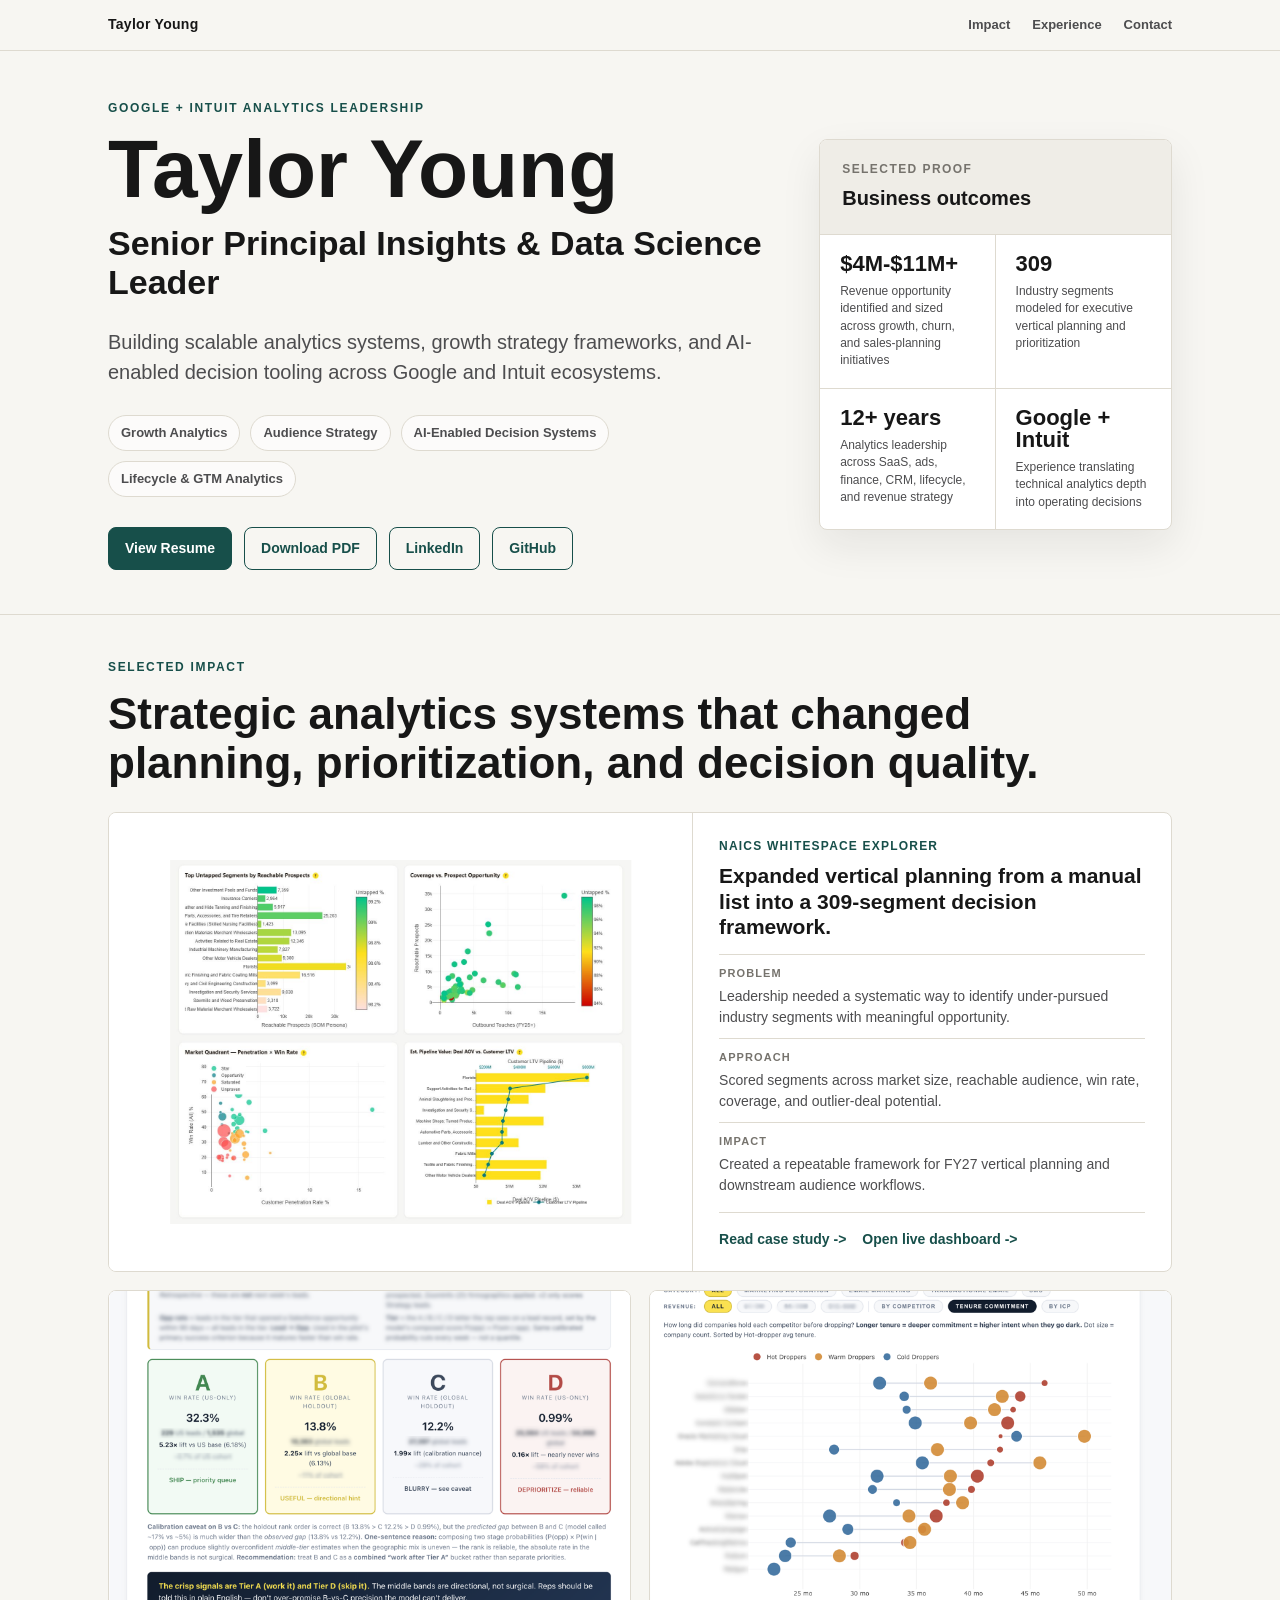
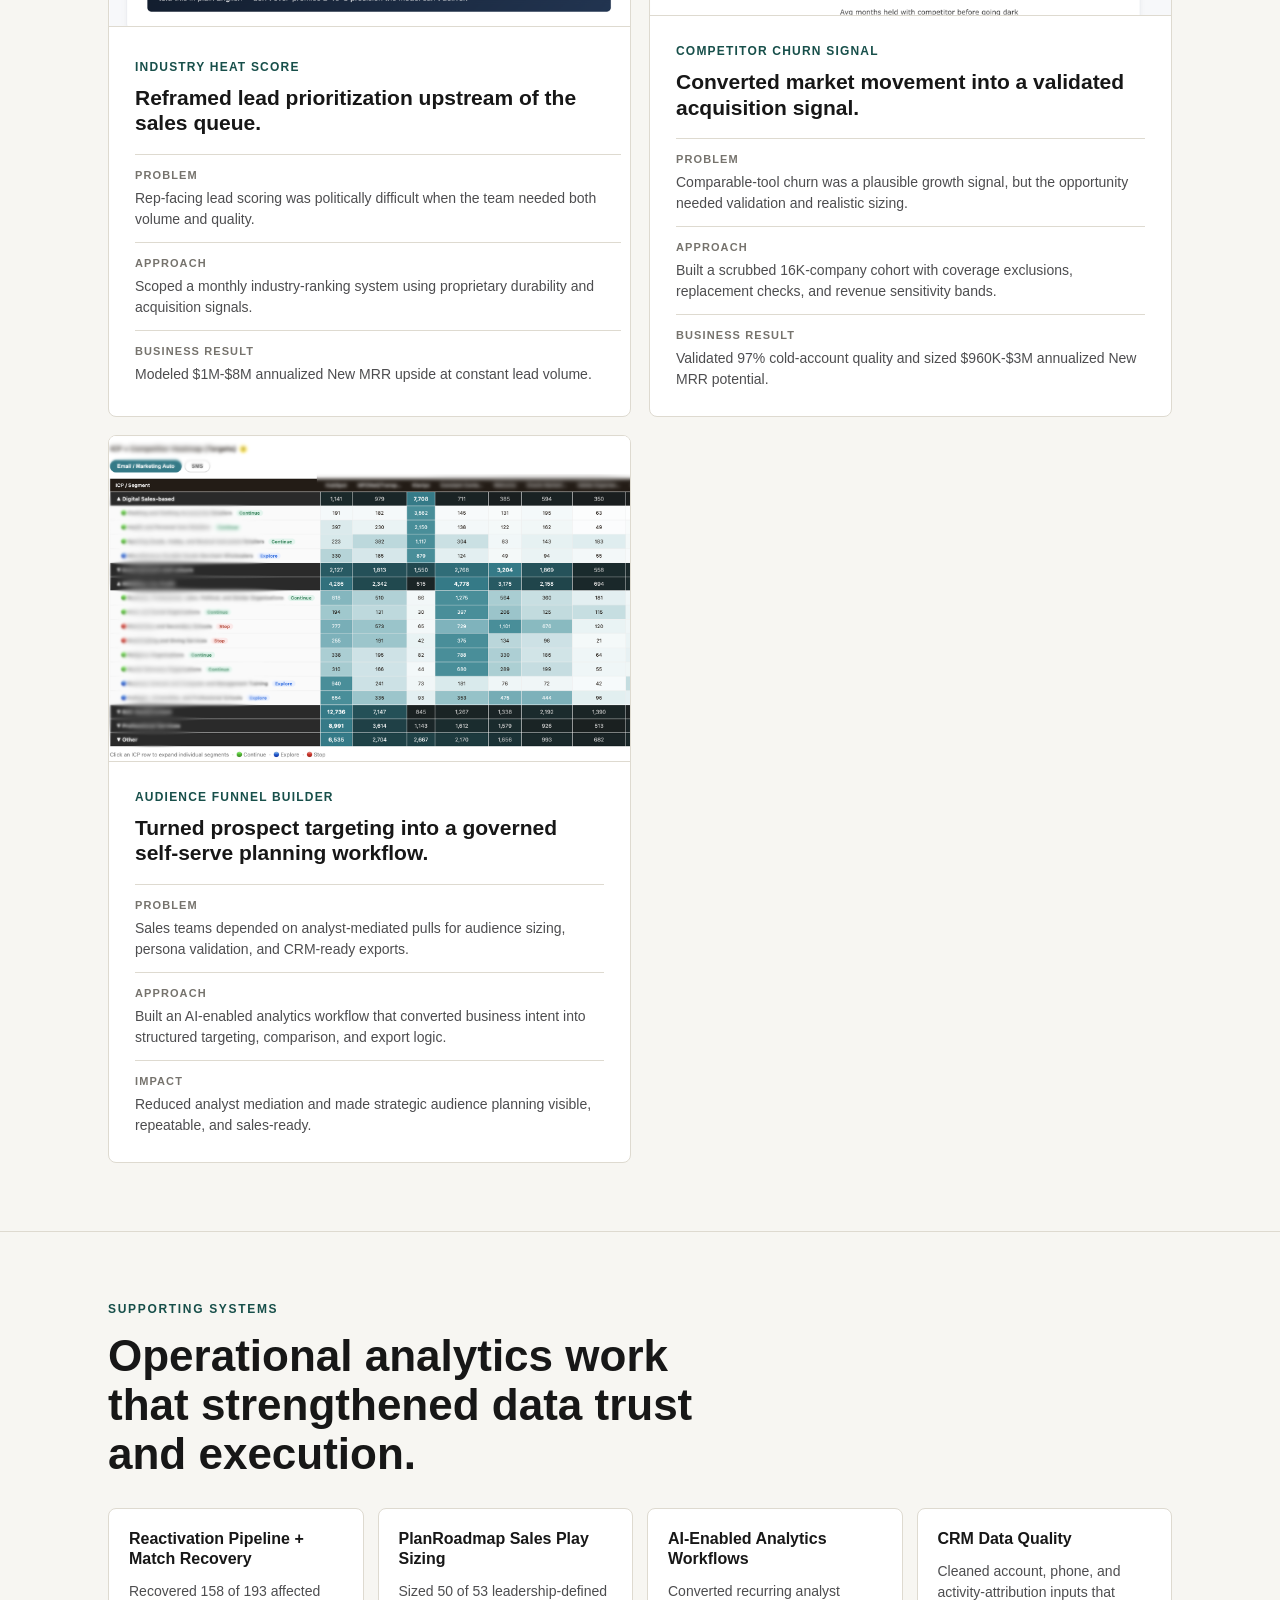
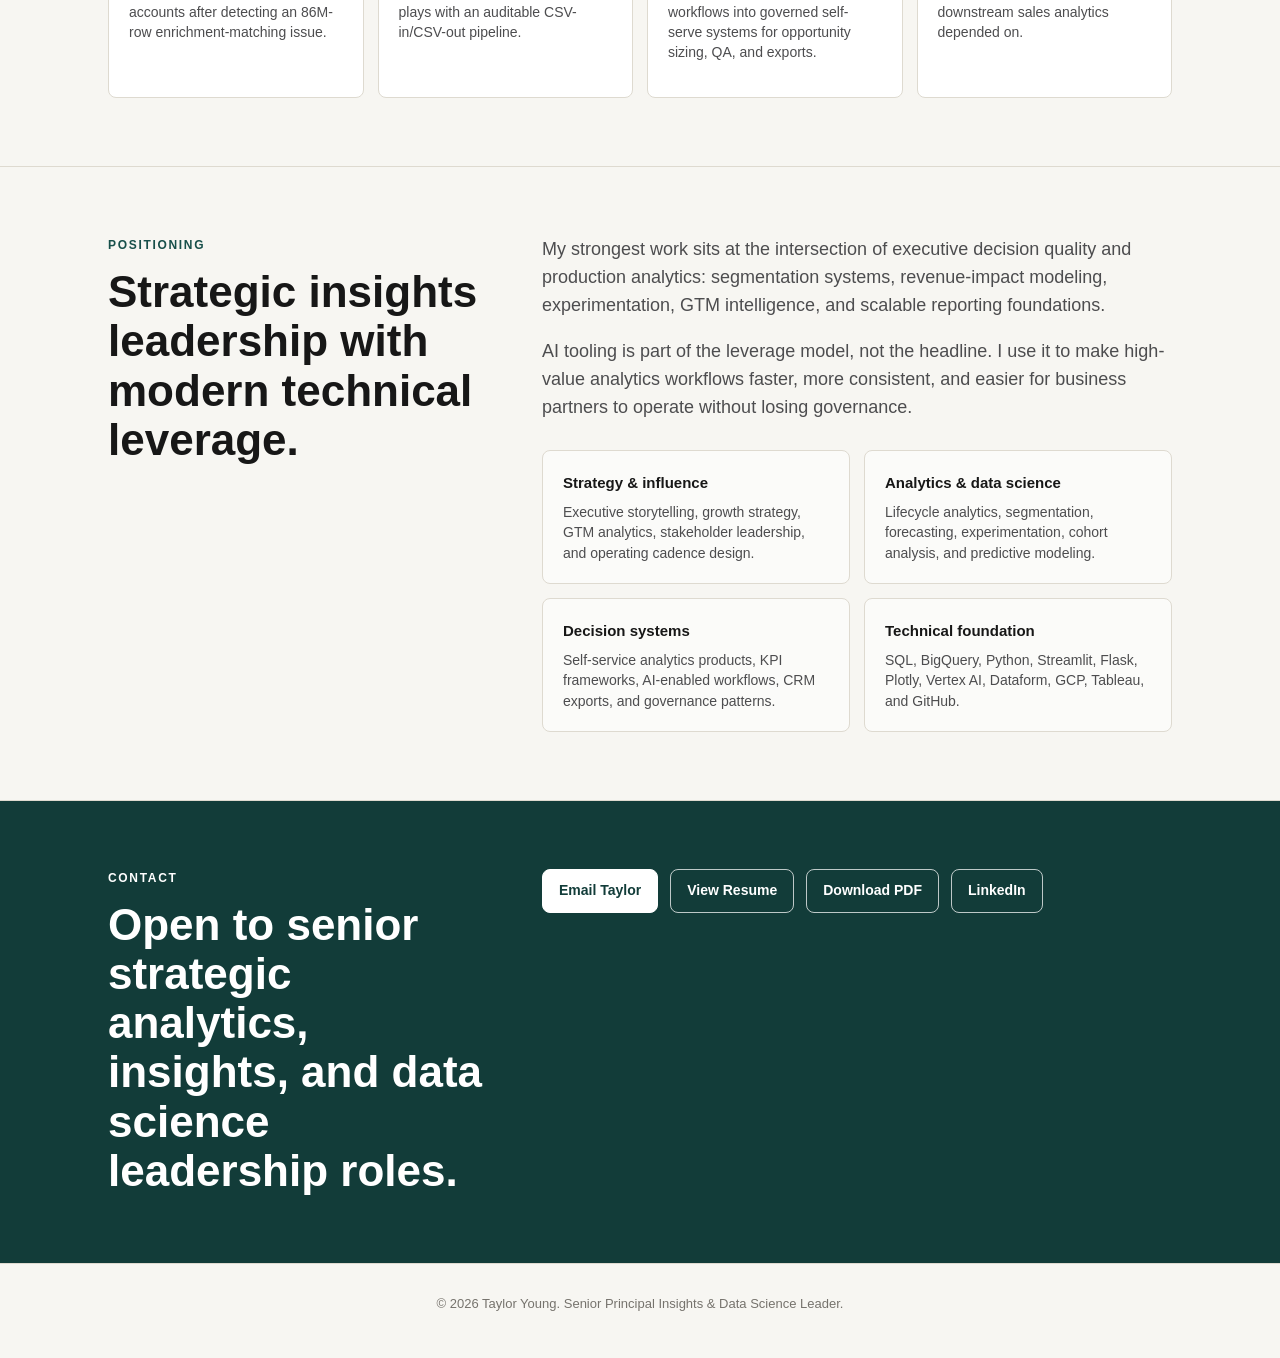
==== commit 8f7d482a: "Update index.html Resume HTML/PDF" ====
--- a/index.html
+++ b/index.html
@@ -36,7 +36,8 @@
         <span>Lifecycle &amp; GTM Analytics</span>
       </div>
       <div class="cta-row">
-        <a class="btn primary" href="assets/taylor_young_main_senior_principal_insights_resume.pdf">Resume</a>
+        <a class="btn primary" href="https://raw.githubusercontent.com/taywah/Resumes/main/taylor_young_ds_lead_manager.html" target="_blank" rel="noopener">View Resume</a>
+        <a class="btn" href="assets/taylor_young_main_senior_principal_insights_resume.pdf" download>Download PDF</a>
         <a class="btn" href="https://linkedin.com/in/tayloryoung23" target="_blank" rel="noopener">LinkedIn</a>
         <a class="btn" href="https://github.com/taywah" target="_blank" rel="noopener">GitHub</a>
       </div>
@@ -218,7 +219,8 @@
       </div>
       <div class="contact-actions">
         <a class="btn primary" href="mailto:taylor.young.data@gmail.com">Email Taylor</a>
-        <a class="btn" href="assets/taylor_young_main_senior_principal_insights_resume.pdf">Resume</a>
+        <a class="btn" href="https://raw.githubusercontent.com/taywah/Resumes/main/taylor_young_ds_lead_manager.html" target="_blank" rel="noopener">View Resume</a>
+        <a class="btn" href="assets/taylor_young_main_senior_principal_insights_resume.pdf" download>Download PDF</a>
         <a class="btn" href="https://linkedin.com/in/tayloryoung23" target="_blank" rel="noopener">LinkedIn</a>
       </div>
     </div>
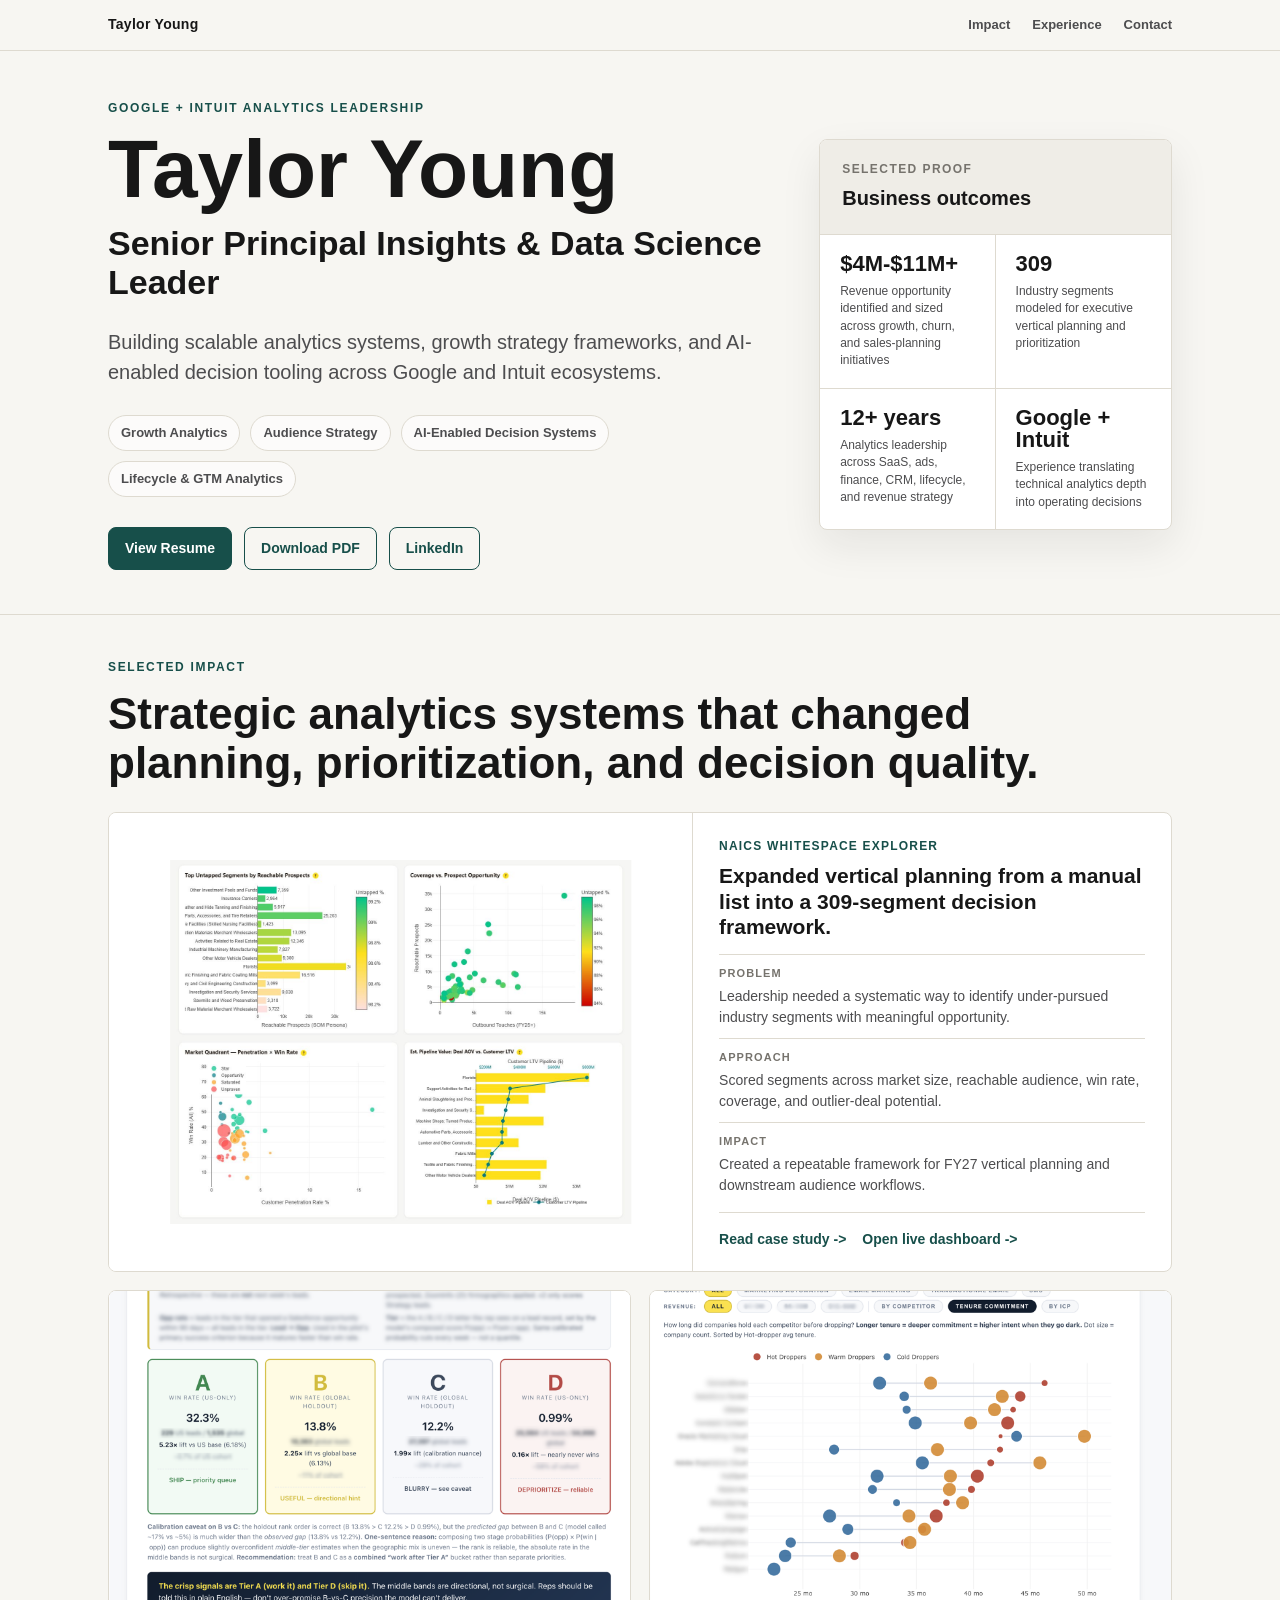
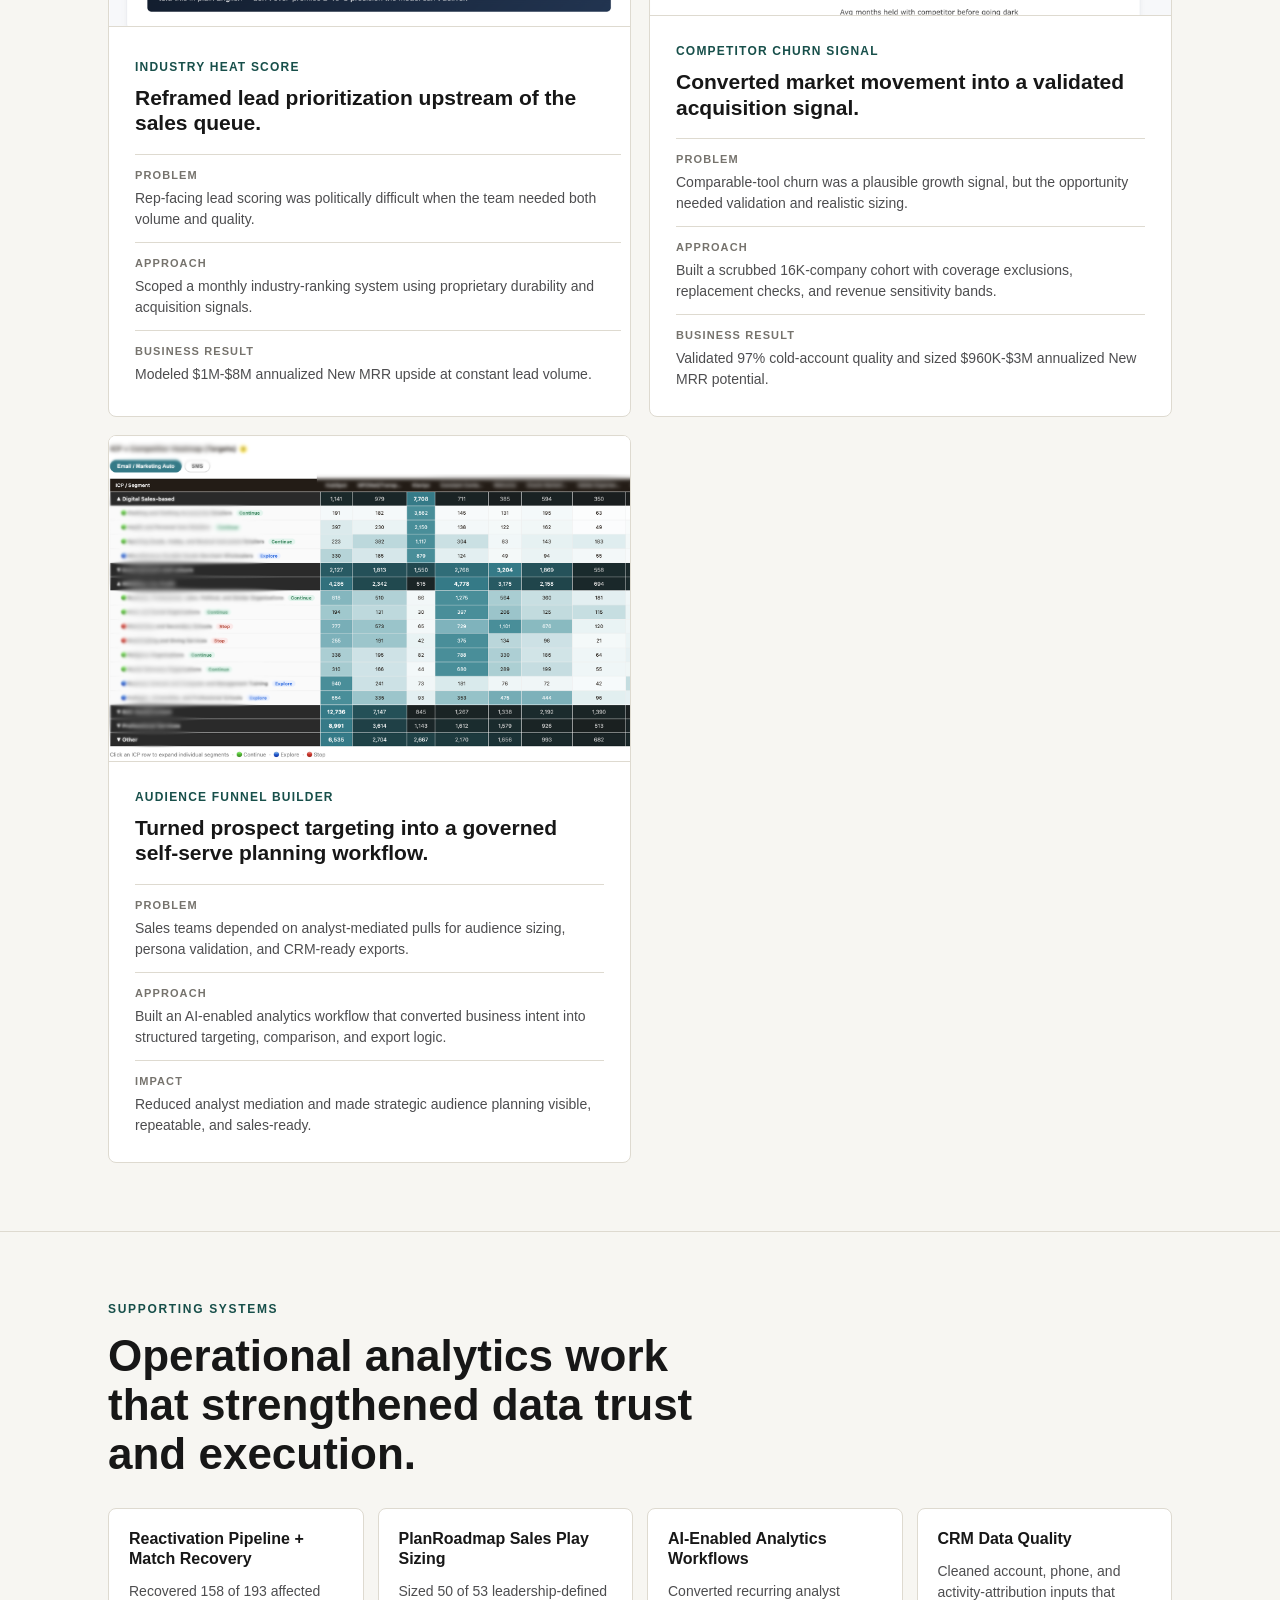
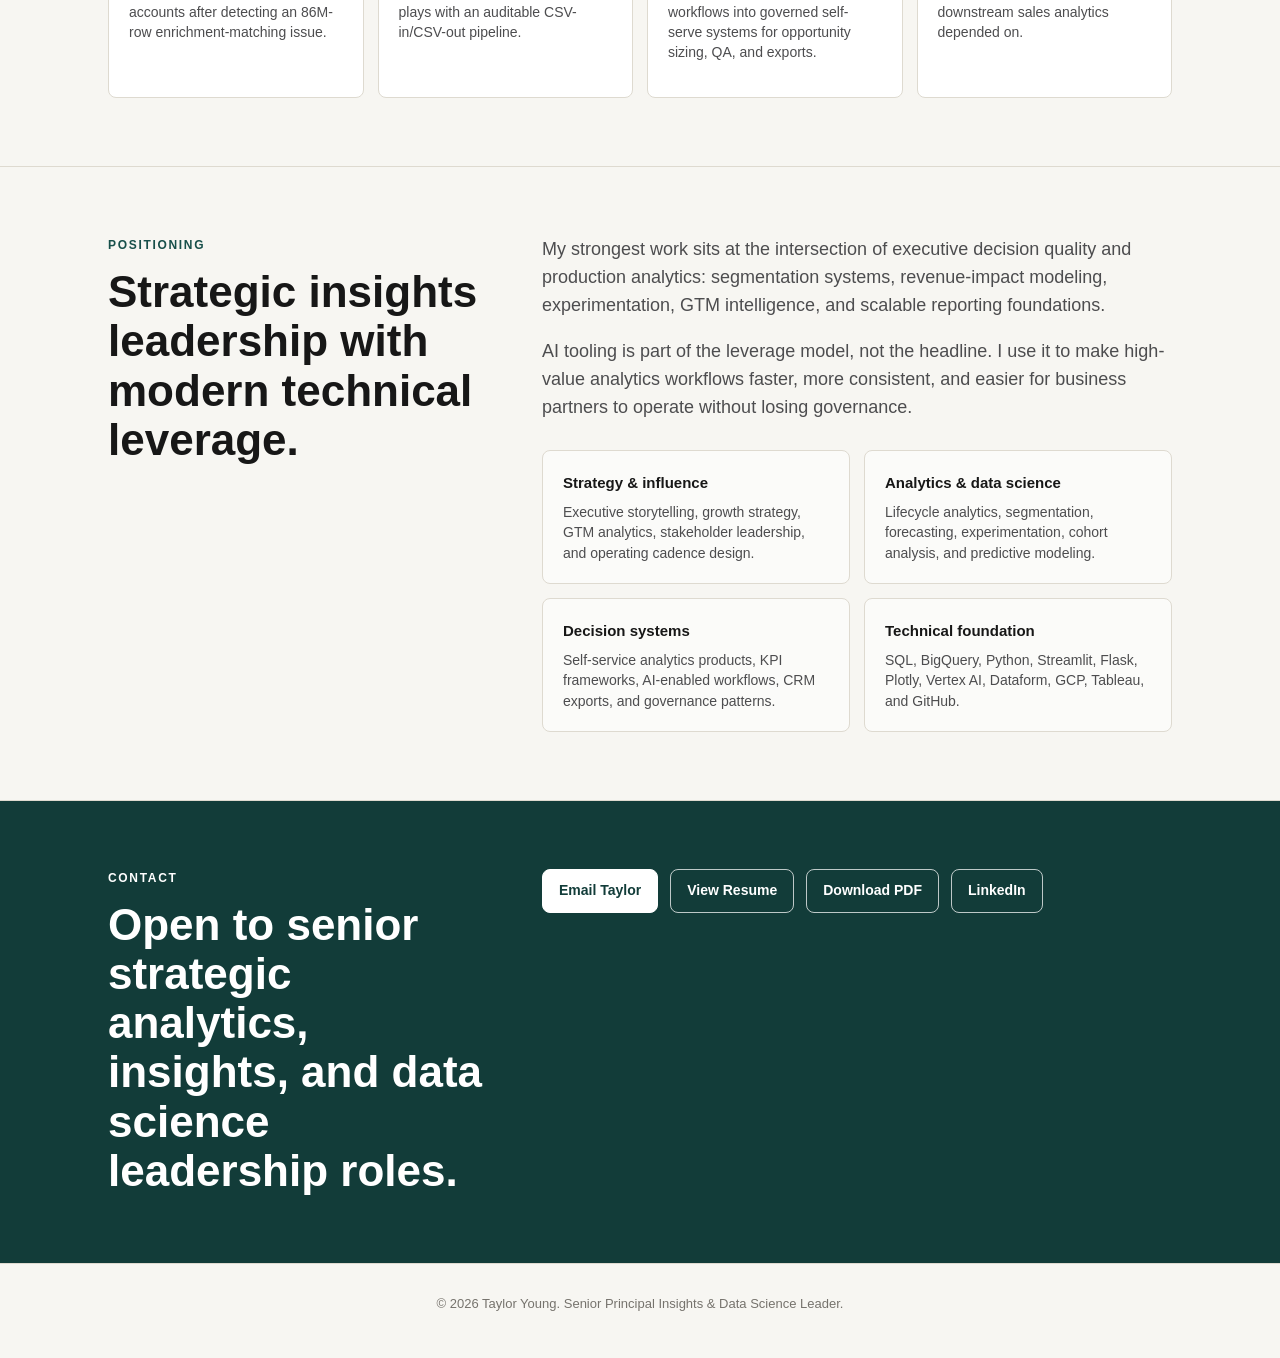
==== commit d9d0dfa2: "Resume resume from m" ====
--- a/index.html
+++ b/index.html
@@ -36,10 +36,9 @@
         <span>Lifecycle &amp; GTM Analytics</span>
       </div>
       <div class="cta-row">
-        <a class="btn primary" href="https://raw.githubusercontent.com/taywah/Resumes/main/taylor_young_ds_lead_manager.html" target="_blank" rel="noopener">View Resume</a>
+        <a class="btn primary" href="assets/taylor_young_main_senior_principal_insights_resume.html">View Resume</a>
         <a class="btn" href="assets/taylor_young_main_senior_principal_insights_resume.pdf" download>Download PDF</a>
         <a class="btn" href="https://linkedin.com/in/tayloryoung23" target="_blank" rel="noopener">LinkedIn</a>
-        <a class="btn" href="https://github.com/taywah" target="_blank" rel="noopener">GitHub</a>
       </div>
     </div>
 
@@ -219,7 +218,7 @@
       </div>
       <div class="contact-actions">
         <a class="btn primary" href="mailto:taylor.young.data@gmail.com">Email Taylor</a>
-        <a class="btn" href="https://raw.githubusercontent.com/taywah/Resumes/main/taylor_young_ds_lead_manager.html" target="_blank" rel="noopener">View Resume</a>
+        <a class="btn" href="assets/taylor_young_main_senior_principal_insights_resume.html">View Resume</a>
         <a class="btn" href="assets/taylor_young_main_senior_principal_insights_resume.pdf" download>Download PDF</a>
         <a class="btn" href="https://linkedin.com/in/tayloryoung23" target="_blank" rel="noopener">LinkedIn</a>
       </div>
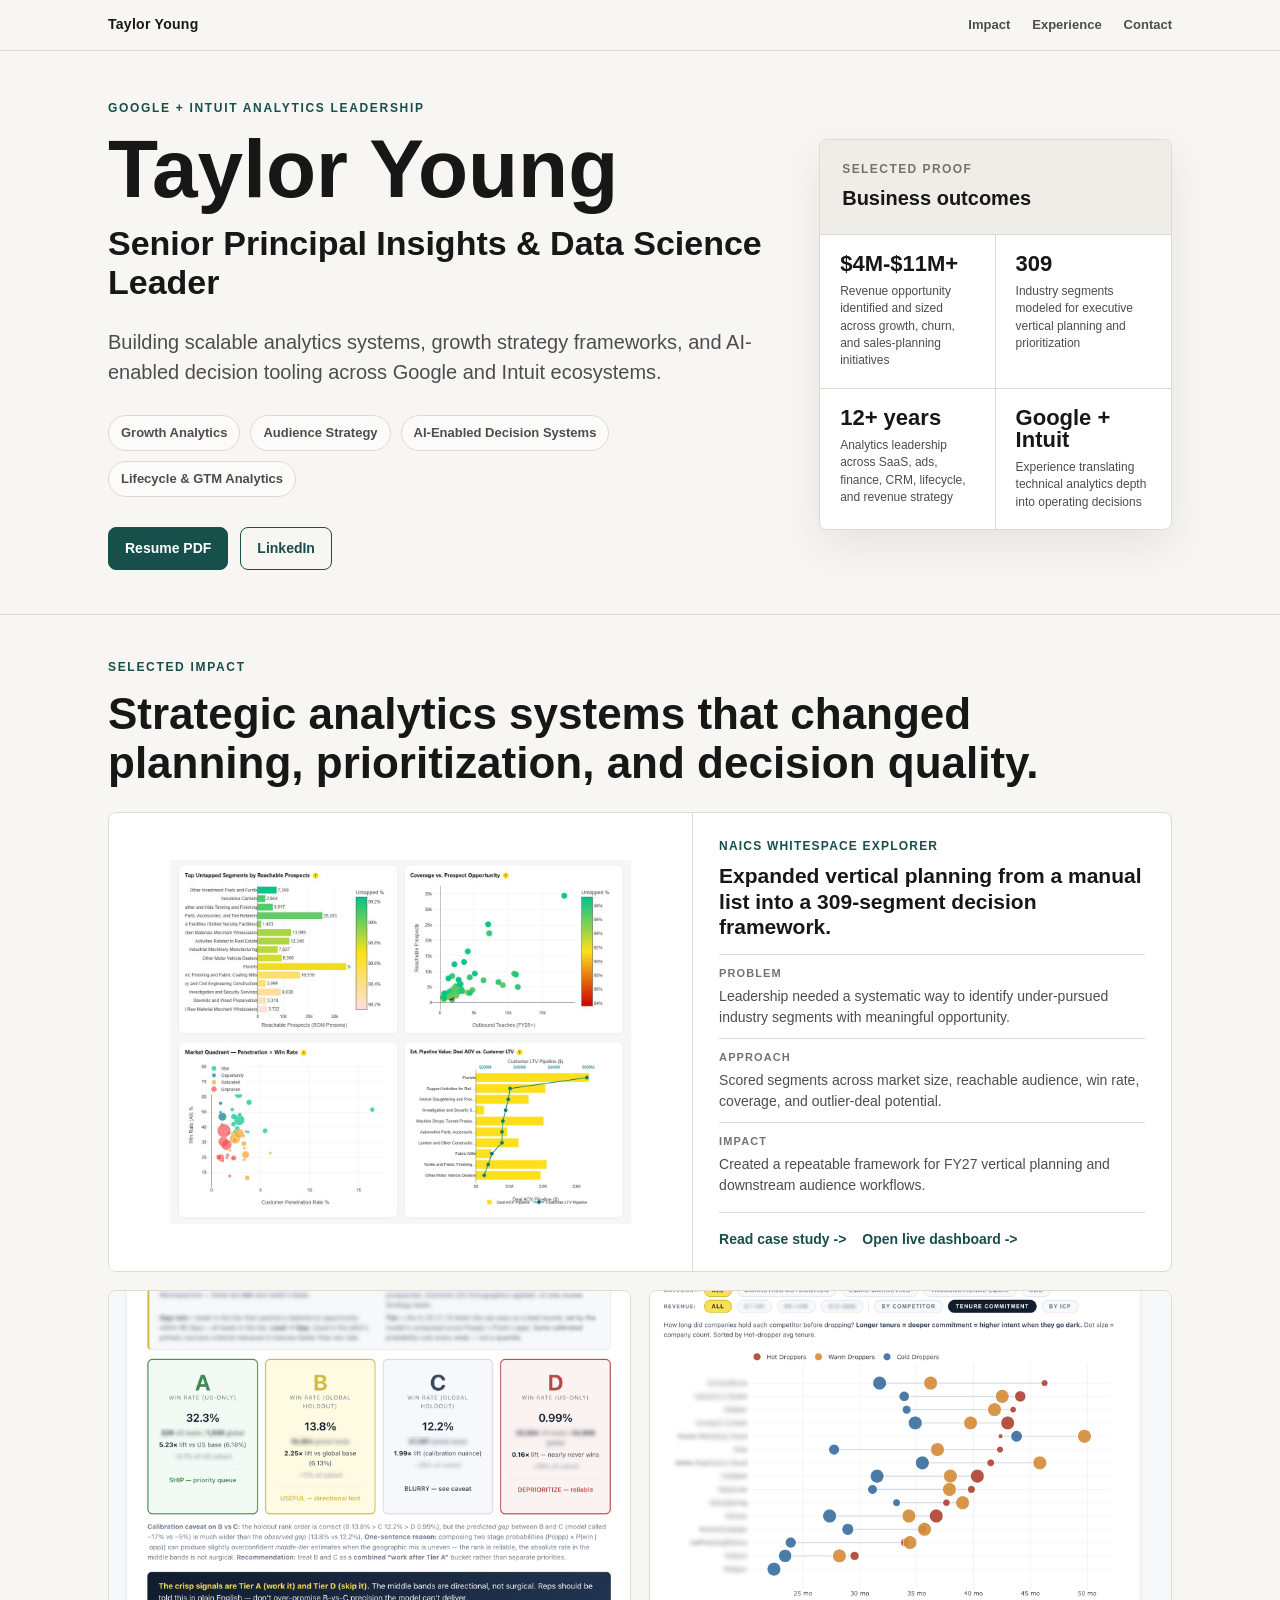
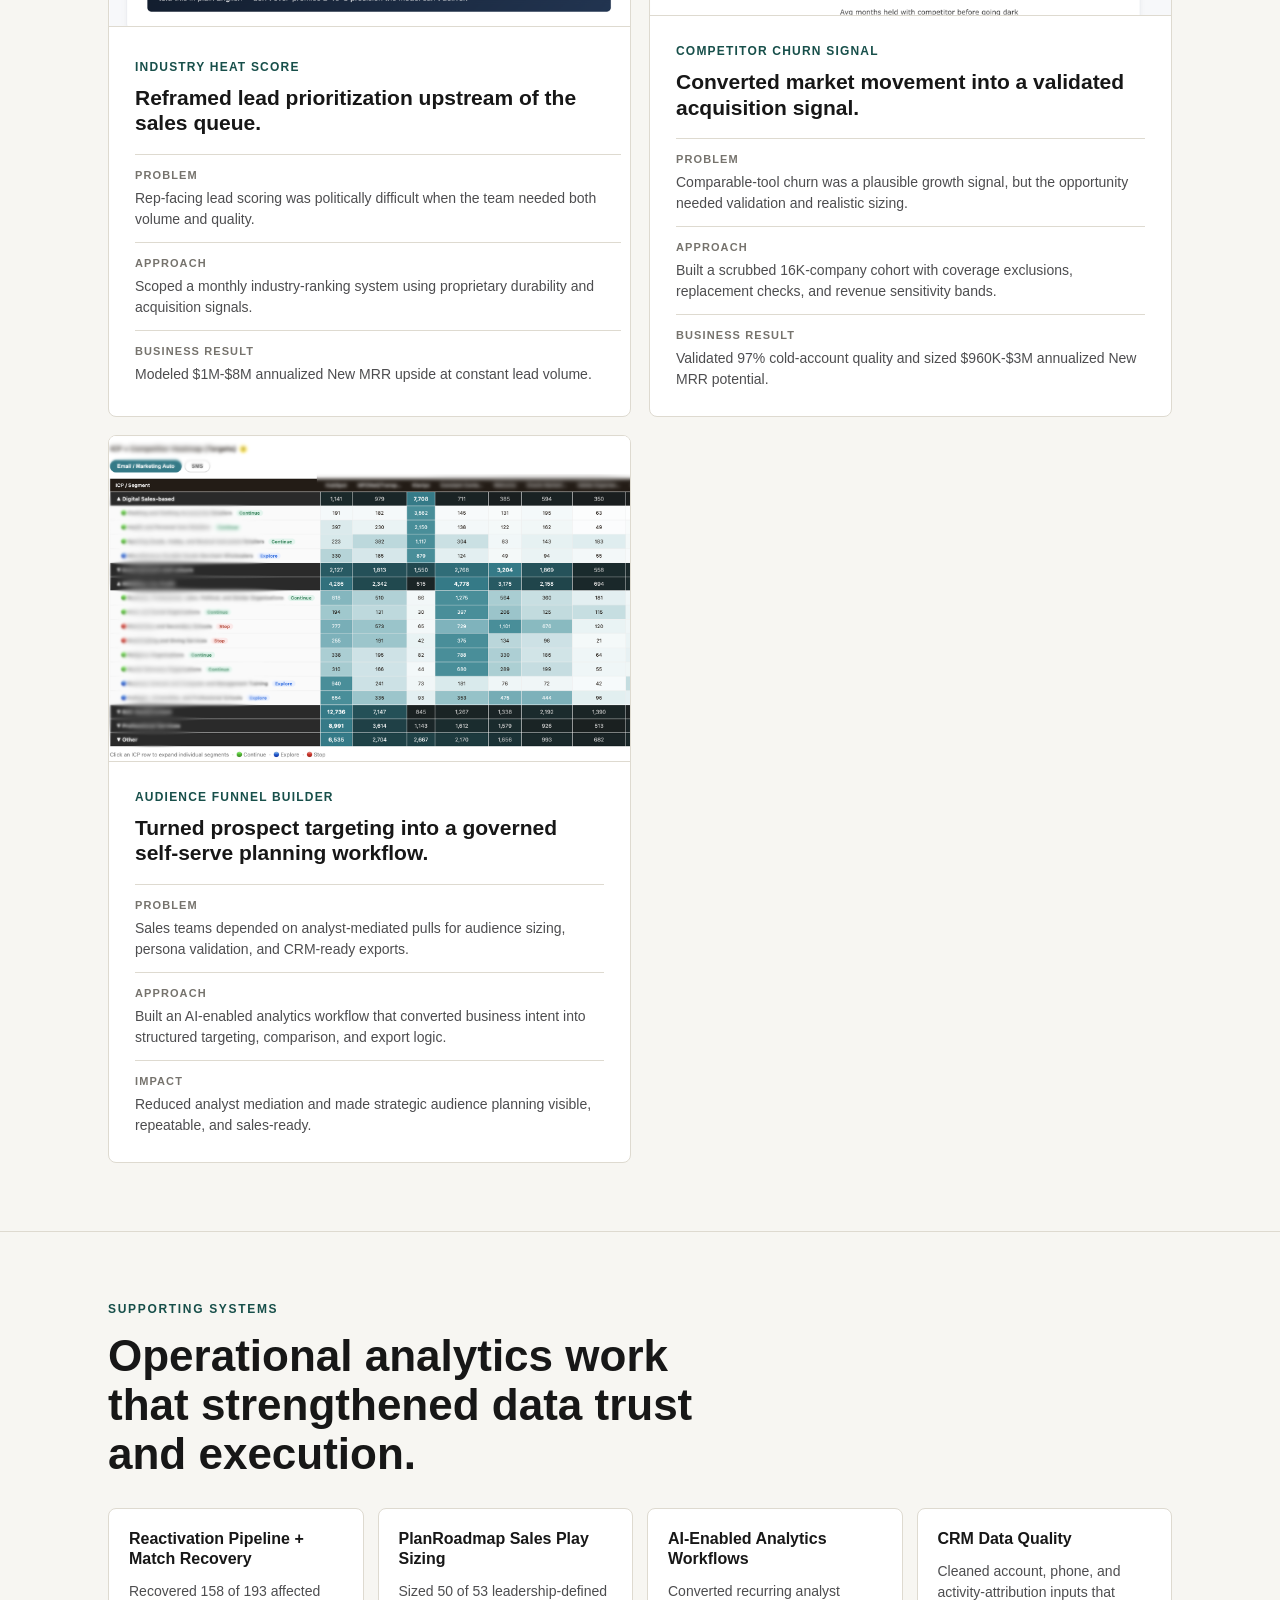
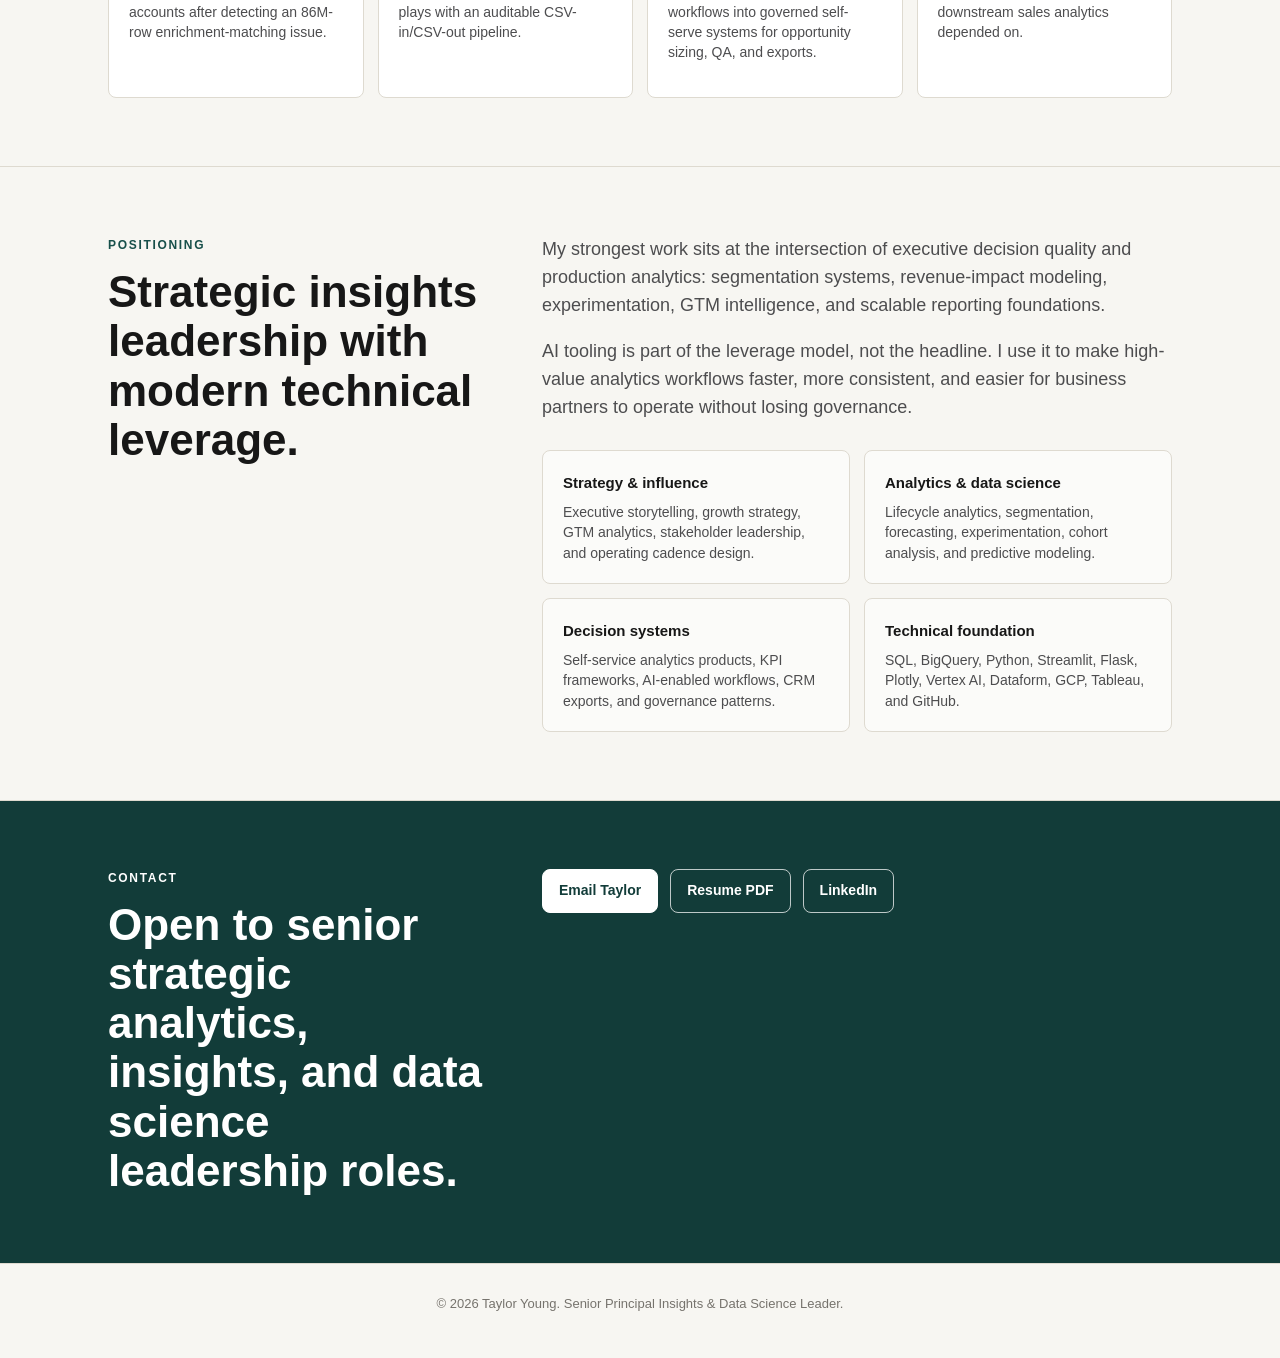
==== commit 20bee328: "Update index.html" ====
--- a/index.html
+++ b/index.html
@@ -36,8 +36,7 @@
         <span>Lifecycle &amp; GTM Analytics</span>
       </div>
       <div class="cta-row">
-        <a class="btn primary" href="assets/taylor_young_main_senior_principal_insights_resume.html">View Resume</a>
-        <a class="btn" href="assets/taylor_young_main_senior_principal_insights_resume.pdf" download>Download PDF</a>
+        <a class="btn primary" href="assets/taylor_young_main_senior_principal_insights_resume.pdf">Resume PDF</a>
         <a class="btn" href="https://linkedin.com/in/tayloryoung23" target="_blank" rel="noopener">LinkedIn</a>
       </div>
     </div>
@@ -218,8 +217,7 @@
       </div>
       <div class="contact-actions">
         <a class="btn primary" href="mailto:taylor.young.data@gmail.com">Email Taylor</a>
-        <a class="btn" href="assets/taylor_young_main_senior_principal_insights_resume.html">View Resume</a>
-        <a class="btn" href="assets/taylor_young_main_senior_principal_insights_resume.pdf" download>Download PDF</a>
+        <a class="btn" href="assets/taylor_young_main_senior_principal_insights_resume.pdf">Resume PDF</a>
         <a class="btn" href="https://linkedin.com/in/tayloryoung23" target="_blank" rel="noopener">LinkedIn</a>
       </div>
     </div>
